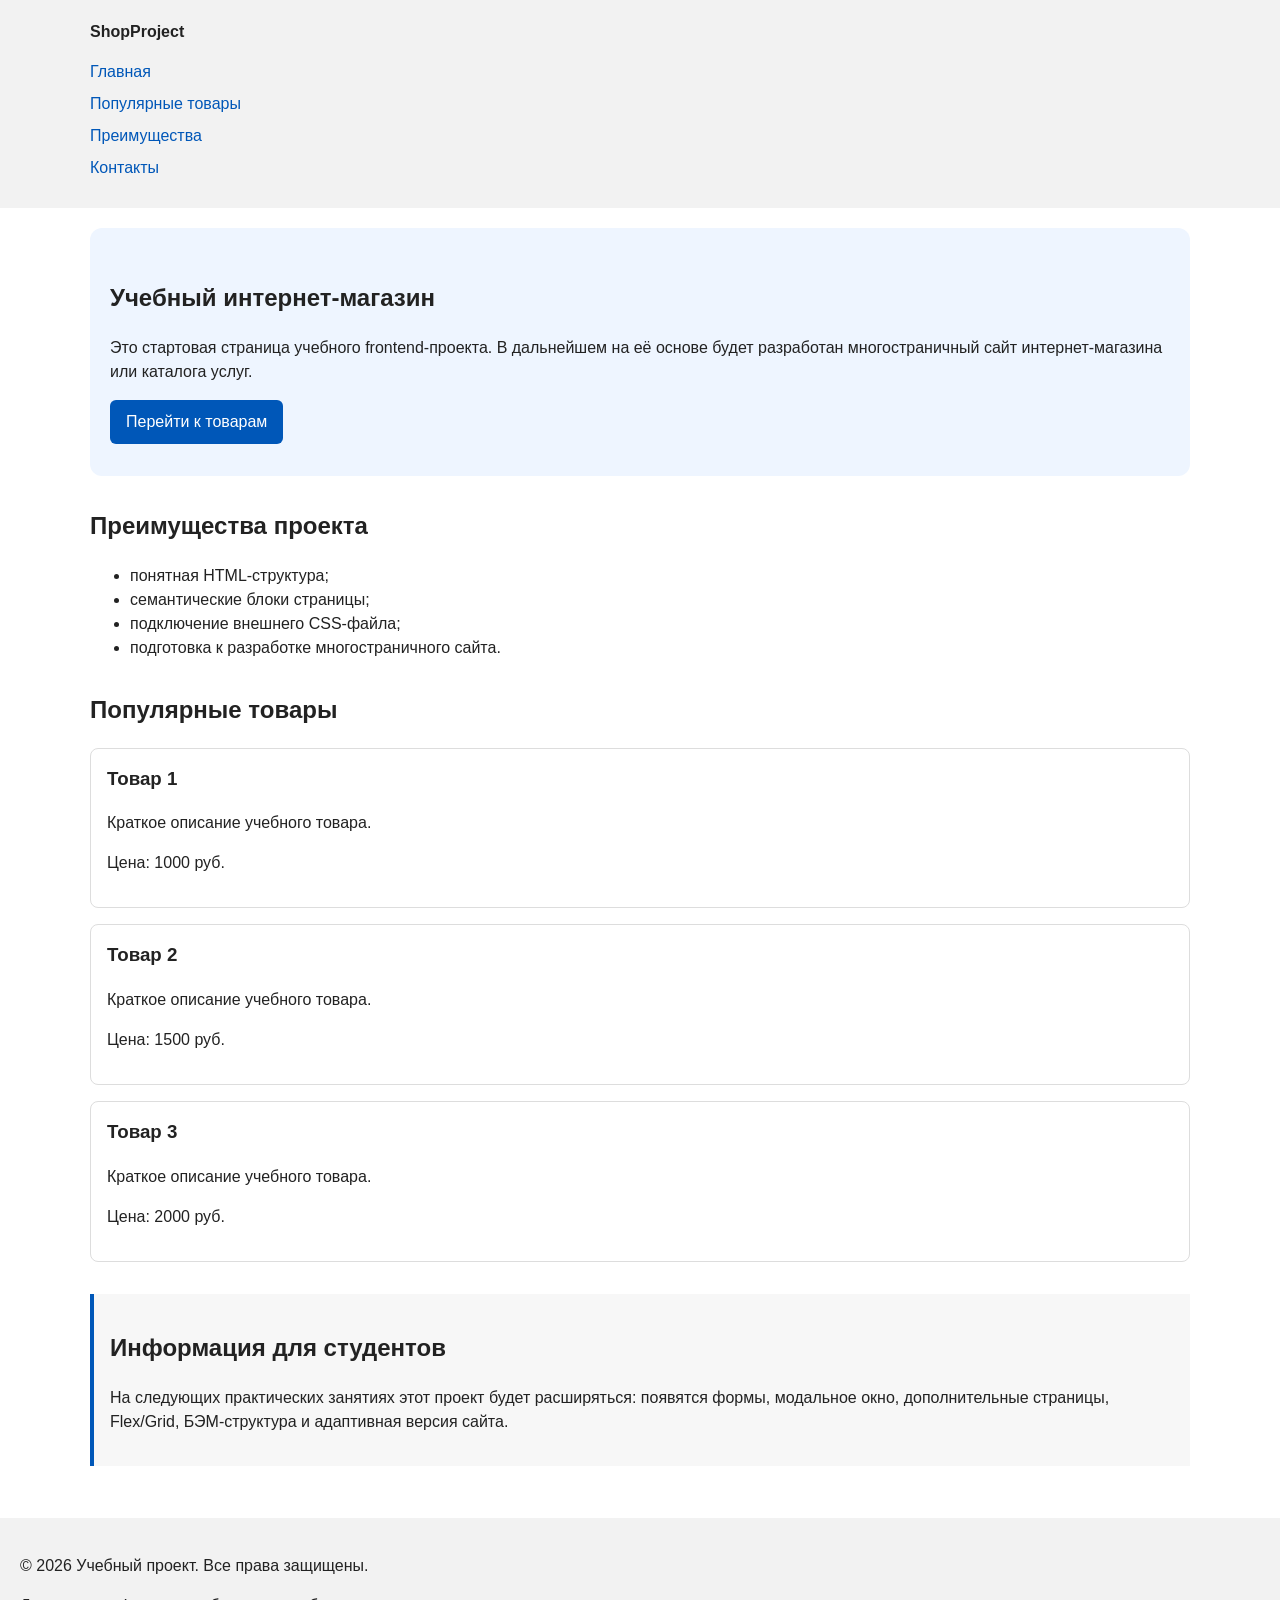
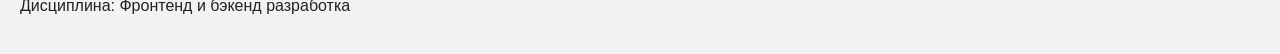
==== index.html @ 67e585a7 "feat: add semantic HTML structure and base CSS styles" ====
<!DOCTYPE html>
<html lang="ru">
<head>
  <meta charset="UTF-8">
  <meta name="viewport" content="width=device-width, initial-scale=1.0">
  <title>Учебный интернет-магазин</title>
  <link rel="stylesheet" href="css/style.css">
</head>

<body>
  <header>
    <div class="site-header">
      <a class="site-logo" href="index.html">ShopProject</a>
      
      <nav class="site-nav" aria-label="Основная навигация">
        <ul class="site-nav__list">
          <li><a href="index.html">Главная</a></li>
          <li><a href="#popular">Популярные товары</a></li>
          <li><a href="#advantages">Преимущества</a></li>
          <li><a href="#contacts">Контакты</a></li>
        </ul>
      </nav>
    </div>
  </header>

  <main>
    <section class="hero">
      <h1>Учебный интернет-магазин</h1>
      <p>
        Это стартовая страница учебного frontend-проекта.
        В дальнейшем на её основе будет разработан многостраничный сайт
        интернет-магазина или каталога услуг.
      </p>
      <a class="button" href="#popular">Перейти к товарам</a>
    </section>

    <section class="section" id="advantages">
      <h2>Преимущества проекта</h2>

      <ul class="advantages-list">
        <li>понятная HTML-структура;</li>
        <li>семантические блоки страницы;</li>
        <li>подключение внешнего CSS-файла;</li>
        <li>подготовка к разработке многостраничного сайта.</li>
      </ul>
    </section>

    <section class="section" id="popular">
      <h2>Популярные товары</h2>

      <article class="product-card">
        <h3>Товар 1</h3>
        <p>Краткое описание учебного товара.</p>
        <p>Цена: 1000 руб.</p>
      </article>

      <article class="product-card">
        <h3>Товар 2</h3>
        <p>Краткое описание учебного товара.</p>
        <p>Цена: 1500 руб.</p>
      </article>

      <article class="product-card">
        <h3>Товар 3</h3>
        <p>Краткое описание учебного товара.</p>
        <p>Цена: 2000 руб.</p>
      </article>
    </section>

    <aside class="aside-info">
      <h2>Информация для студентов</h2>
      <p>
        На следующих практических занятиях этот проект будет расширяться:
        появятся формы, модальное окно, дополнительные страницы, Flex/Grid,
        БЭМ-структура и адаптивная версия сайта.
      </p>
    </aside>
  </main>

  <footer id="contacts">
    <p>&copy; 2026 Учебный проект. Все права защищены.</p>
    <p>Дисциплина: Фронтенд и бэкенд разработка</p>
  </footer>
</body>
</html>
---- css/style.css ----
/* 
  Универсальное правило для всех элементов.
  border-box делает расчёт размеров более понятным:
  width включает content, padding и border.
*/
* {
  box-sizing: border-box;
}

/*
  Убираем стандартный внешний отступ браузера у body.
  Без этого вокруг страницы может появиться белая рамка.
*/
body {
  margin: 0;
  font-family: Arial, sans-serif;
  line-height: 1.5;
  color: #222222;
  background-color: #ffffff;
}

/*
  Задаём внутренние отступы для основных областей страницы.
  Это делает содержимое визуально отделённым от краёв окна браузера.
*/
header,
main,
footer {
  padding: 20px;
}

/*
  Оформляем шапку страницы.
  Пока используется простой светло-серый фон.
*/
header {
  background-color: #f2f2f2;
}

/*
  Оформляем подвал страницы тем же фоном,
  чтобы визуально отделить его от основного содержимого.
*/
footer {
  background-color: #f2f2f2;
}

/*
  Ограничиваем ширину содержимого шапки,
  чтобы оно не растягивалось слишком сильно на широких экранах.
*/
.site-header {
  max-width: 1100px;
  margin: 0 auto;
}

/*
  Оформляем текстовый логотип.
*/
.site-logo {
  font-weight: bold;
  text-decoration: none;
  color: #222222;
}

/*
  Убираем стандартные отступы и маркеры списка навигации.
*/
.site-nav__list {
  padding: 0;
  margin: 16px 0 0;
  list-style: none;
}

/*
  Добавляем расстояние между пунктами меню.
*/
.site-nav__list li {
  margin-bottom: 8px;
}

/*
  Оформляем ссылки меню.
*/
.site-nav__list a {
  color: #0057b8;
  text-decoration: none;
}

/*
  При наведении мыши подчёркиваем ссылку.
  Подробно состояния интерфейса будут рассмотрены в практической работе 1.7.
*/
.site-nav__list a:hover {
  text-decoration: underline;
}

/*
  Hero-блок — первый крупный блок страницы.
  Он визуально отделяется от остальных разделов фоном и отступами.
*/
.hero {
  max-width: 1100px;
  margin: 0 auto 32px;
  padding: 32px 20px;
  background-color: #eef5ff;
  border-radius: 12px;
}

/*
  Общий класс для разделов страницы.
*/
.section {
  max-width: 1100px;
  margin: 0 auto 32px;
}

/*
  Убираем лишний верхний отступ у заголовков разделов.
*/
.section h2 {
  margin-top: 0;
}

/*
  Карточка товара — самостоятельный блок.
  На следующих занятиях карточки будут доработаны и выстроены в сетку.
*/
.product-card {
  margin-bottom: 16px;
  padding: 16px;
  border: 1px solid #dddddd;
  border-radius: 8px;
  background-color: #ffffff;
}

/*
  Убираем лишний верхний отступ у заголовка карточки.
*/
.product-card h3 {
  margin-top: 0;
}

/*
  Пока это обычная ссылка, но визуально она оформляется как кнопка.
*/
.button {
  display: inline-block;
  padding: 10px 16px;
  color: #ffffff;
  background-color: #0057b8;
  text-decoration: none;
  border-radius: 6px;
}

/*
  Простое состояние наведения для кнопки.
*/
.button:hover {
  background-color: #003f86;
}

/*
  Дополнительный информационный блок.
*/
.aside-info {
  max-width: 1100px;
  margin: 0 auto 32px;
  padding: 16px;
  border-left: 4px solid #0057b8;
  background-color: #f7f7f7;
}
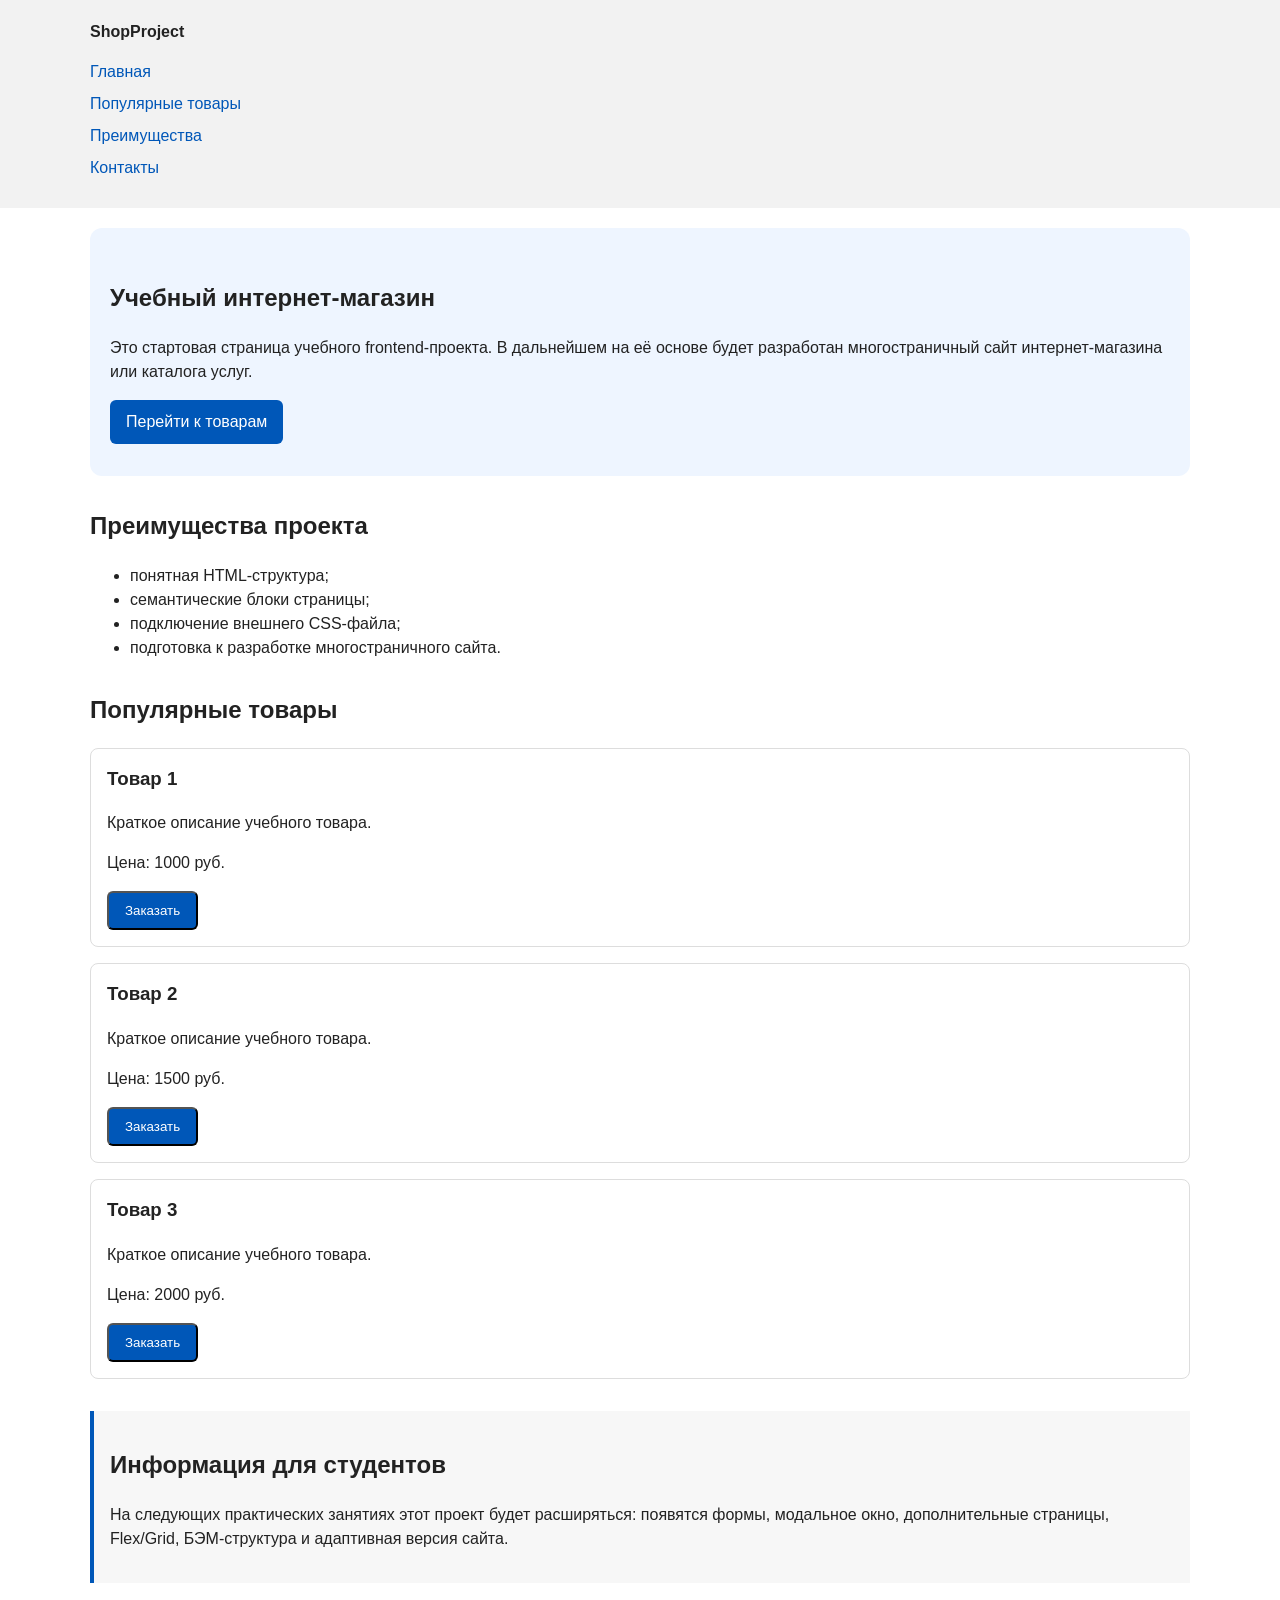
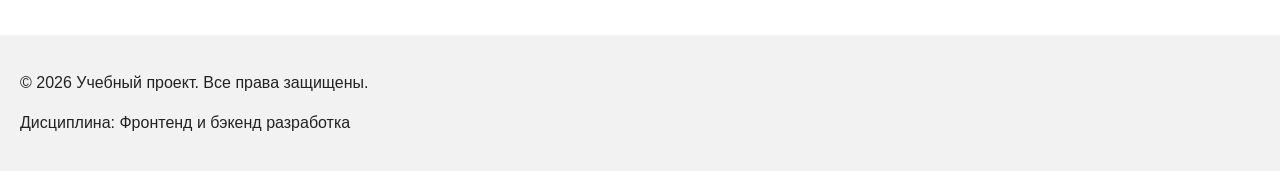
==== commit 15ecc4b4: "feat: add order form modal and validation" ====
--- a/index.html
+++ b/index.html
@@ -5,6 +5,7 @@
   <meta name="viewport" content="width=device-width, initial-scale=1.0">
   <title>Учебный интернет-магазин</title>
   <link rel="stylesheet" href="css/style.css">
+  <script src="js/main.js" defer></script>
 </head>
 
 <body>
@@ -52,18 +53,27 @@
         <h3>Товар 1</h3>
         <p>Краткое описание учебного товара.</p>
         <p>Цена: 1000 руб.</p>
+        <button class="button product-card__button" type="button" data-product="Товар 1">
+          Заказать
+        </button>
       </article>
 
       <article class="product-card">
         <h3>Товар 2</h3>
         <p>Краткое описание учебного товара.</p>
         <p>Цена: 1500 руб.</p>
+        <button class="button product-card__button" type="button" data-product="Товар 2">
+          Заказать
+        </button>
       </article>
 
       <article class="product-card">
         <h3>Товар 3</h3>
         <p>Краткое описание учебного товара.</p>
         <p>Цена: 2000 руб.</p>
+        <button class="button product-card__button" type="button" data-product="Товар 3">
+          Заказать
+        </button>
       </article>
     </section>
 
@@ -81,5 +91,103 @@
     <p>&copy; 2026 Учебный проект. Все права защищены.</p>
     <p>Дисциплина: Фронтенд и бэкенд разработка</p>
   </footer>
+
+  <dialog class="order-dialog" id="order-dialog" aria-labelledby="order-dialog-title">
+    <h2 id="order-dialog-title">Оформление заявки</h2>
+
+    <form class="order-form" id="order-form" action="#" method="post" novalidate>
+      <input id="selected-product" name="selected-product" type="hidden">
+
+      <div class="form-field">
+        <label for="order-name">Имя</label>
+        <input
+          id="order-name"
+          name="name"
+          type="text"
+          placeholder="Введите ваше имя"
+          minlength="2"
+          autocomplete="given-name"
+          required
+        >
+      </div>
+
+      <div class="form-field">
+        <label for="order-email">E-mail</label>
+        <input
+          id="order-email"
+          name="email"
+          type="email"
+          placeholder="example@mail.ru"
+          autocomplete="email"
+          required
+        >
+      </div>
+
+      <div class="form-field">
+        <label for="order-phone">Телефон</label>
+        <input
+          id="order-phone"
+          name="phone"
+          type="tel"
+          inputmode="tel"
+          placeholder="+7 (900) 000-00-00"
+          pattern="^\+7 \(\d{3}\) \d{3}-\d{2}-\d{2}$"
+          required
+        >
+        <small>Формат: +7 (900) 000-00-00</small>
+      </div>
+
+      <div class="form-field">
+        <label for="order-date">Дата связи</label>
+        <input
+          id="order-date"
+          name="date"
+          type="date"
+        >
+      </div>
+
+      <div class="form-field">
+        <label for="order-topic">Тема заявки</label>
+        <select id="order-topic" name="topic" required>
+          <option value="">Выберите тему</option>
+          <option value="product">Заказ товара</option>
+          <option value="consultation">Консультация</option>
+          <option value="delivery">Доставка</option>
+        </select>
+      </div>
+
+      <div class="form-field">
+        <label for="order-comment">Комментарий</label>
+        <textarea
+          id="order-comment"
+          name="comment"
+          rows="4"
+          placeholder="Укажите дополнительную информацию"
+        ></textarea>
+      </div>
+
+      <div class="form-field form-field--checkbox">
+        <label>
+          <input
+            id="order-agreement"
+            name="agreement"
+            type="checkbox"
+            required
+          >
+          Я согласен на обработку данных
+        </label>
+      </div>
+
+      <div class="form-actions">
+        <button type="button" id="close-order-dialog">Закрыть</button>
+        <button type="submit">Отправить заявку</button>
+      </div>
+    </form>
+  </dialog>
+
+  <p class="success-message" id="success-message" hidden>
+    Форма успешно отправлена!
+  </p>
+
 </body>
 </html>
--- a/css/style.css
+++ b/css/style.css
@@ -170,3 +170,105 @@
   border-left: 4px solid #0057b8;
   background-color: #f7f7f7;
 }
+
+/*
+  Модальное окно.
+  Элемент dialog сам умеет открываться поверх страницы.
+*/
+.order-dialog {
+  width: min(100% - 32px, 560px);
+  padding: 24px;
+  border: none;
+  border-radius: 12px;
+}
+
+/*
+  Затемнение фона за модальным окном.
+*/
+.order-dialog::backdrop {
+  background-color: rgba(0, 0, 0, 0.5);
+}
+
+/*
+  Поле формы.
+  Каждый блок получает нижний отступ.
+*/
+.form-field {
+  margin-bottom: 16px;
+}
+
+/*
+  Подпись поля.
+*/
+.form-field label {
+  display: block;
+  margin-bottom: 6px;
+}
+
+/*
+  Основные поля формы.
+*/
+.form-field input,
+.form-field select,
+.form-field textarea {
+  width: 100%;
+  padding: 10px 12px;
+  border: 1px solid #cccccc;
+  border-radius: 6px;
+  font: inherit;
+}
+
+/*
+  Checkbox не должен занимать всю ширину.
+*/
+.form-field input[type="checkbox"] {
+  width: auto;
+}
+
+/*
+  Подсказка под полем телефона.
+*/
+.form-field small {
+  display: block;
+  margin-top: 4px;
+  color: #666666;
+}
+
+/*
+  Видимый фокус для клавиатурной навигации.
+*/
+.form-field input:focus-visible,
+.form-field select:focus-visible,
+.form-field textarea:focus-visible,
+.form-actions button:focus-visible {
+  outline: 2px solid #0057b8;
+  outline-offset: 2px;
+}
+
+/*
+  Подсветка ошибочных полей.
+  Атрибут aria-invalid будет добавляться через JavaScript.
+*/
+[aria-invalid="true"] {
+  border-color: #b00020;
+}
+
+/*
+  Кнопки формы.
+*/
+.form-actions {
+  display: flex;
+  gap: 12px;
+  margin-top: 20px;
+}
+
+/*
+  Сообщение об успешной отправке.
+*/
+.success-message {
+  max-width: 1100px;
+  margin: 24px auto;
+  padding: 16px;
+  border-left: 4px solid #168a2f;
+  background-color: #eefaf0;
+}
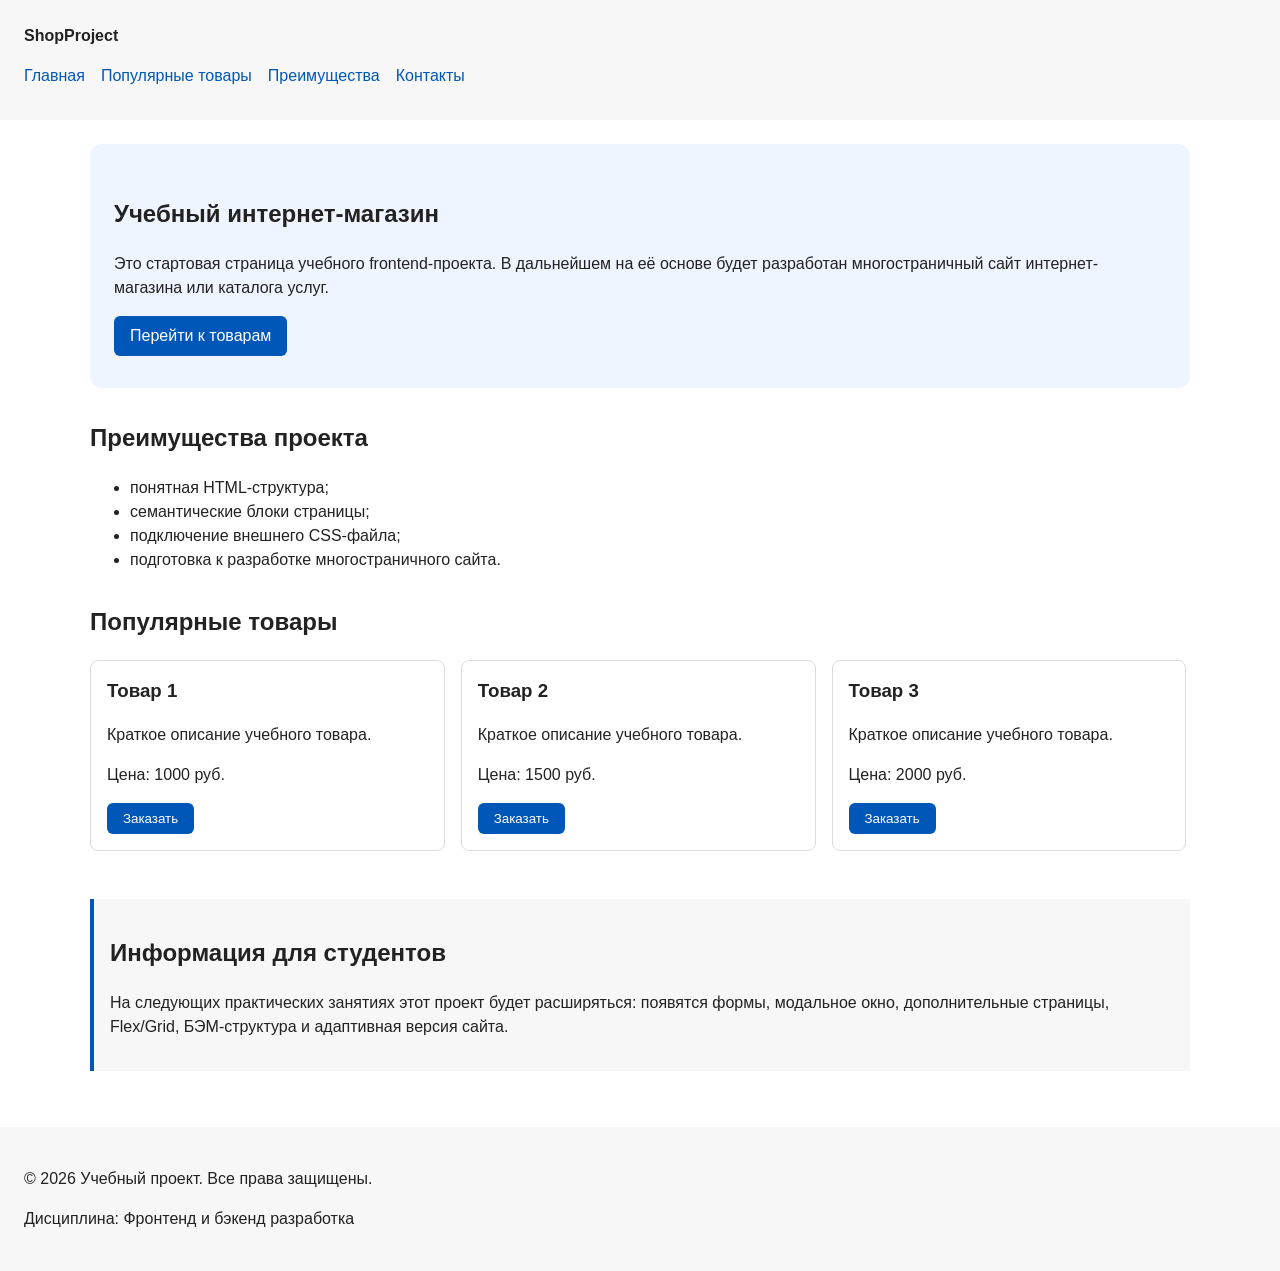
==== commit 60ea229e: "refactor: organize CSS grid and positions" ====
--- a/index.html
+++ b/index.html
@@ -9,7 +9,7 @@
 </head>
 
 <body>
-  <header>
+  <header class="site-header">
     <div class="site-header">
       <a class="site-logo" href="index.html">ShopProject</a>
       
@@ -45,36 +45,37 @@
         <li>подготовка к разработке многостраничного сайта.</li>
       </ul>
     </section>
-
+    
     <section class="section" id="popular">
       <h2>Популярные товары</h2>
+        <section class="product-list">
+          <article class="product-card">
+            <h3>Товар 1</h3>
+            <p>Краткое описание учебного товара.</p>
+            <p>Цена: 1000 руб.</p>
+            <button class="button product-card__button" type="button" data-product="Товар 1">
+              Заказать
+            </button>
+          </article>
 
-      <article class="product-card">
-        <h3>Товар 1</h3>
-        <p>Краткое описание учебного товара.</p>
-        <p>Цена: 1000 руб.</p>
-        <button class="button product-card__button" type="button" data-product="Товар 1">
-          Заказать
-        </button>
-      </article>
+          <article class="product-card">
+            <h3>Товар 2</h3>
+            <p>Краткое описание учебного товара.</p>
+            <p>Цена: 1500 руб.</p>
+            <button class="button product-card__button" type="button" data-product="Товар 2">
+              Заказать
+            </button>
+          </article>
 
-      <article class="product-card">
-        <h3>Товар 2</h3>
-        <p>Краткое описание учебного товара.</p>
-        <p>Цена: 1500 руб.</p>
-        <button class="button product-card__button" type="button" data-product="Товар 2">
-          Заказать
-        </button>
-      </article>
-
-      <article class="product-card">
-        <h3>Товар 3</h3>
-        <p>Краткое описание учебного товара.</p>
-        <p>Цена: 2000 руб.</p>
-        <button class="button product-card__button" type="button" data-product="Товар 3">
-          Заказать
-        </button>
-      </article>
+          <article class="product-card">
+            <h3>Товар 3</h3>
+            <p>Краткое описание учебного товара.</p>
+            <p>Цена: 2000 руб.</p>
+            <button class="button product-card__button" type="button" data-product="Товар 3">
+              Заказать
+            </button>
+          </article>
+        </section>
     </section>
 
     <aside class="aside-info">
--- a/css/style.css
+++ b/css/style.css
@@ -1,56 +1,94 @@
-/* 
-  Универсальное правило для всех элементов.
-  border-box делает расчёт размеров более понятным:
-  width включает content, padding и border.
-*/
+/* ===============================
+   1. Переменные проекта
+   =============================== */
+
+:root {
+  /* Основные цвета проекта */
+  --color-bg: #ffffff;
+  --color-text: #222222;
+  --color-muted: #666666;
+  --color-primary: #0057b8;
+  --color-primary-dark: #003f86;
+  --color-border: #dddddd;
+  --color-surface: #f7f7f7;
+  --color-surface-accent: #eef5ff;
+  --color-danger: #b00020;
+  --color-success: #168a2f;
+  --color-success-bg: #eefaf0;
+  --color-white: #ffffff;
+
+  /* Отступы */
+  --space-xs: 4px;
+  --space-sm: 8px;
+  --space-md: 16px;
+  --space-lg: 24px;
+  --space-xl: 32px;
+
+  /* Скругления */
+  --radius-sm: 6px;
+  --radius-md: 8px;
+  --radius-lg: 12px;
+
+  /* Размеры */
+  --container-width: 1100px;
+}
+
+/* ===============================
+   2. Базовые стили
+   =============================== */
+
 * {
   box-sizing: border-box;
 }
 
-/*
-  Убираем стандартный внешний отступ браузера у body.
-  Без этого вокруг страницы может появиться белая рамка.
-*/
 body {
   margin: 0;
   font-family: Arial, sans-serif;
   line-height: 1.5;
-  color: #222222;
-  background-color: #ffffff;
-}
-
-/*
-  Задаём внутренние отступы для основных областей страницы.
-  Это делает содержимое визуально отделённым от краёв окна браузера.
-*/
+  color: var(--color-text);
+  background-color: var(--color-bg);
+}
+
 header,
 main,
 footer {
-  padding: 20px;
-}
-
-/*
-  Оформляем шапку страницы.
-  Пока используется простой светло-серый фон.
-*/
+  padding: var(--space-lg);
+}
+
 header {
-  background-color: #f2f2f2;
-}
-
-/*
-  Оформляем подвал страницы тем же фоном,
-  чтобы визуально отделить его от основного содержимого.
-*/
+  background-color: var(--color-surface);
+  position: sticky;
+  top: 0;
+}
+
 footer {
-  background-color: #f2f2f2;
-}
+  background-color: var(--color-surface);
+}
+
+/* ===============================
+   3. Общие элементы интерфейса
+   =============================== */
+
+a {
+  color: var(--color-primary);
+}
+
+a:hover {
+  color: var(--color-primary-dark);
+}
+
+a:focus-visible {
+  outline: 2px solid var(--color-primary);
+  outline-offset: 3px;
+}
+
 
 /*
   Ограничиваем ширину содержимого шапки,
   чтобы оно не растягивалось слишком сильно на широких экранах.
 */
 .site-header {
-  max-width: 1100px;
+  width: 100%;
   margin: 0 auto;
 }
 
@@ -67,9 +105,12 @@
   Убираем стандартные отступы и маркеры списка навигации.
 */
 .site-nav__list {
+  width: 800px;
   padding: 0;
   margin: 16px 0 0;
   list-style: none;
+  display: flex;
+  gap: 16px;
 }
 
 /*
@@ -95,162 +136,142 @@
   text-decoration: underline;
 }
 
-/*
-  Hero-блок — первый крупный блок страницы.
-  Он визуально отделяется от остальных разделов фоном и отступами.
-*/
+/* ===============================
+   4. Компоненты страницы
+   =============================== */
+
 .hero {
-  max-width: 1100px;
-  margin: 0 auto 32px;
-  padding: 32px 20px;
-  background-color: #eef5ff;
-  border-radius: 12px;
-}
-
-/*
-  Общий класс для разделов страницы.
-*/
+  max-width: var(--container-width);
+  margin: 0 auto var(--space-xl);
+  padding: var(--space-xl) var(--space-lg);
+  background-color: var(--color-surface-accent);
+  border-radius: var(--radius-lg);
+}
+
 .section {
-  max-width: 1100px;
-  margin: 0 auto 32px;
-}
-
-/*
-  Убираем лишний верхний отступ у заголовков разделов.
-*/
+  max-width: var(--container-width);
+  margin: 0 auto var(--space-xl);
+}
+
 .section h2 {
   margin-top: 0;
 }
 
-/*
-  Карточка товара — самостоятельный блок.
-  На следующих занятиях карточки будут доработаны и выстроены в сетку.
-*/
 .product-card {
-  margin-bottom: 16px;
-  padding: 16px;
-  border: 1px solid #dddddd;
-  border-radius: 8px;
-  background-color: #ffffff;
-}
-
-/*
-  Убираем лишний верхний отступ у заголовка карточки.
-*/
+  margin-bottom: var(--space-md);
+  padding: var(--space-md);
+  border: 1px solid var(--color-border);
+  border-radius: var(--radius-md);
+  background-color: var(--color-bg);
+}
+
+.product-card:hover {
+  border-color: var(--color-primary);
+}
+
 .product-card h3 {
   margin-top: 0;
 }
 
-/*
-  Пока это обычная ссылка, но визуально она оформляется как кнопка.
-*/
 .button {
   display: inline-block;
-  padding: 10px 16px;
-  color: #ffffff;
-  background-color: #0057b8;
+  padding: var(--space-sm) var(--space-md);
+  color: var(--color-white);
+  background-color: var(--color-primary);
   text-decoration: none;
-  border-radius: 6px;
-}
-
-/*
-  Простое состояние наведения для кнопки.
-*/
+  border: none;
+  border-radius: var(--radius-sm);
+  cursor: pointer;
+}
+
 .button:hover {
-  background-color: #003f86;
-}
-
-/*
-  Дополнительный информационный блок.
-*/
+  background-color: var(--color-primary-dark);
+}
+
+.button:focus-visible {
+  outline: 2px solid var(--color-primary);
+  outline-offset: 3px;
+}
+
+.button:disabled {
+  opacity: 0.6;
+  cursor: not-allowed;
+}
+
+.product-list {
+  display: grid;
+  grid-template-columns: 32.25% 32.25% 32.25%;
+  gap: var(--space-md);
+}
+
 .aside-info {
-  max-width: 1100px;
-  margin: 0 auto 32px;
-  padding: 16px;
-  border-left: 4px solid #0057b8;
-  background-color: #f7f7f7;
-}
-
-/*
-  Модальное окно.
-  Элемент dialog сам умеет открываться поверх страницы.
-*/
+  max-width: var(--container-width);
+  margin: 0 auto var(--space-xl);
+  padding: var(--space-md);
+  border-left: 4px solid var(--color-primary);
+  background-color: var(--color-surface);
+}
+
+/* ===============================
+   5. Форма и модальное окно
+   =============================== */
+
 .order-dialog {
   width: min(100% - 32px, 560px);
-  padding: 24px;
+  padding: var(--space-lg);
   border: none;
-  border-radius: 12px;
-}
-
-/*
-  Затемнение фона за модальным окном.
-*/
+  border-radius: var(--radius-lg);
+}
+
 .order-dialog::backdrop {
   background-color: rgba(0, 0, 0, 0.5);
 }
 
-/*
-  Поле формы.
-  Каждый блок получает нижний отступ.
-*/
 .form-field {
-  margin-bottom: 16px;
-}
-
-/*
-  Подпись поля.
-*/
+  margin-bottom: var(--space-md);
+}
+
 .form-field label {
   display: block;
-  margin-bottom: 6px;
-}
-
-/*
-  Основные поля формы.
-*/
+  margin-bottom: var(--space-xs);
+}
+
 .form-field input,
 .form-field select,
 .form-field textarea {
   width: 100%;
   padding: 10px 12px;
-  border: 1px solid #cccccc;
-  border-radius: 6px;
+  border: 1px solid var(--color-border);
+  border-radius: var(--radius-sm);
   font: inherit;
 }
 
-/*
-  Checkbox не должен занимать всю ширину.
-*/
 .form-field input[type="checkbox"] {
   width: auto;
 }
 
-/*
-  Подсказка под полем телефона.
-*/
 .form-field small {
   display: block;
-  margin-top: 4px;
-  color: #666666;
-}
-
-/*
-  Видимый фокус для клавиатурной навигации.
-*/
+  margin-top: var(--space-xs);
+  color: var(--color-muted);
+}
+
+.form-field input:hover,
+.form-field select:hover,
+.form-field textarea:hover {
+  border-color: var(--color-primary);
+}
+
 .form-field input:focus-visible,
 .form-field select:focus-visible,
 .form-field textarea:focus-visible,
 .form-actions button:focus-visible {
-  outline: 2px solid #0057b8;
-  outline-offset: 2px;
-}
-
-/*
-  Подсветка ошибочных полей.
-  Атрибут aria-invalid будет добавляться через JavaScript.
-*/
+  outline: 2px solid var(--color-primary);
+  outline-offset: 3px;
+}
+
 [aria-invalid="true"] {
-  border-color: #b00020;
+  border-color: var(--color-danger);
 }
 
 /*
@@ -262,13 +283,10 @@
   margin-top: 20px;
 }
 
-/*
-  Сообщение об успешной отправке.
-*/
 .success-message {
-  max-width: 1100px;
-  margin: 24px auto;
-  padding: 16px;
-  border-left: 4px solid #168a2f;
-  background-color: #eefaf0;
+  max-width: var(--container-width);
+  margin: var(--space-lg) auto;
+  padding: var(--space-md);
+  border-left: 4px solid var(--color-success);
+  background-color: var(--color-success-bg);
 }
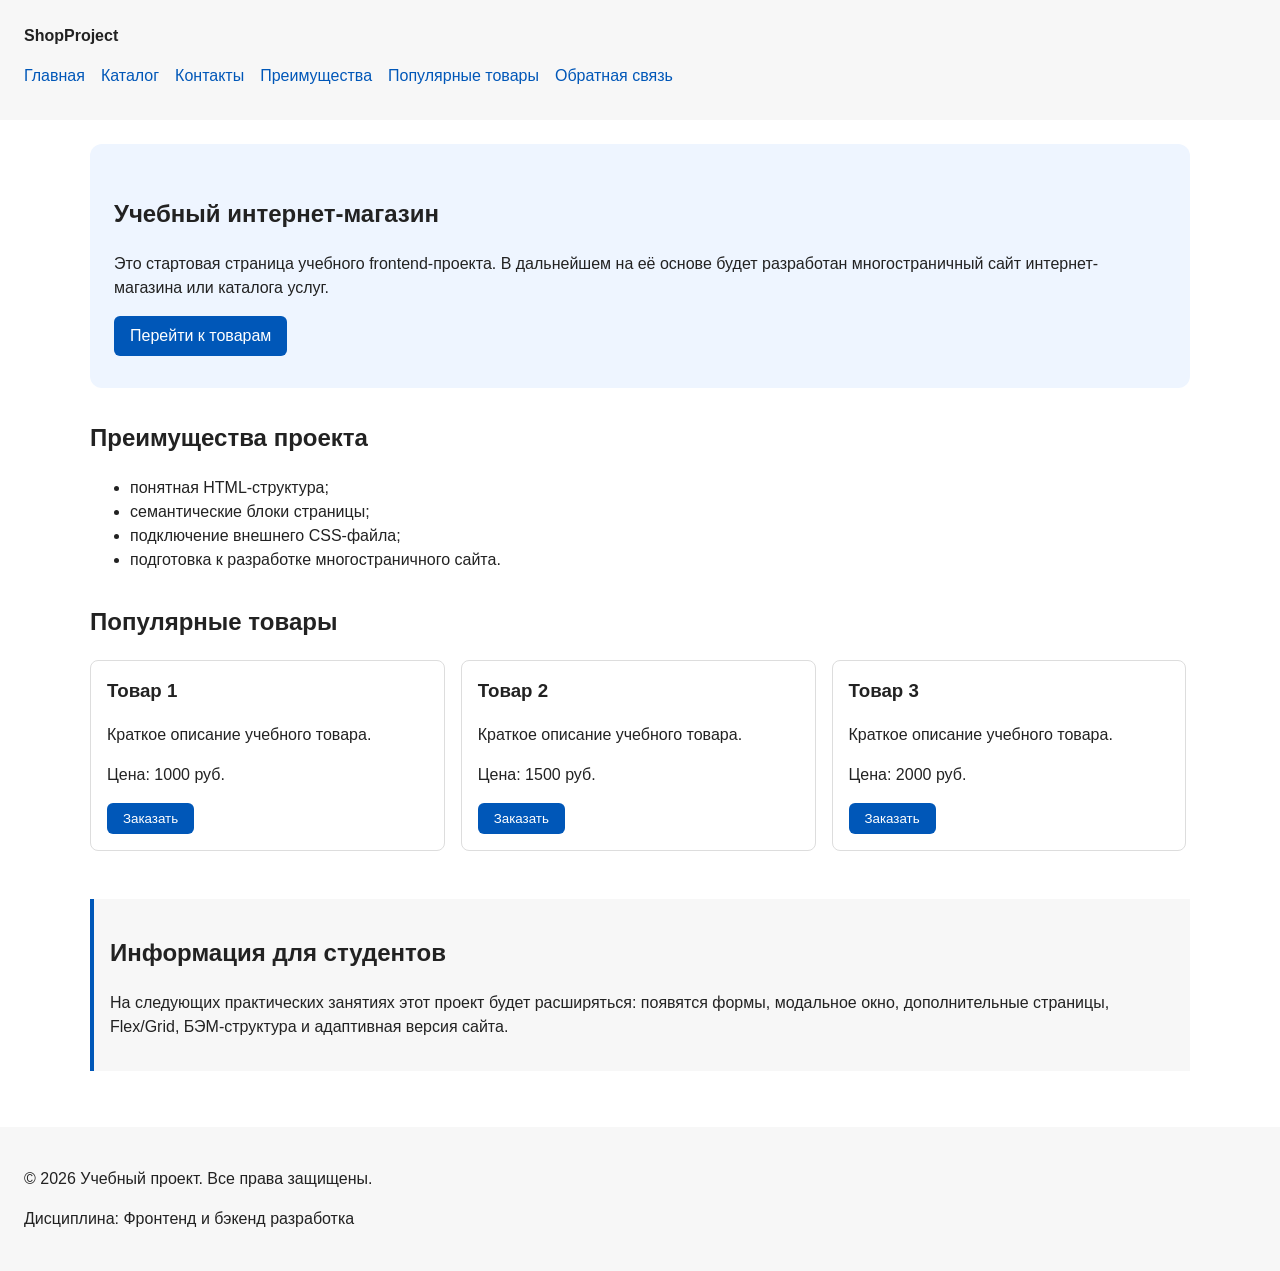
==== commit 369e4cee: "feat: add multi-page structure navigation and anchors" ====
--- a/index.html
+++ b/index.html
@@ -3,6 +3,10 @@
 <head>
   <meta charset="UTF-8">
   <meta name="viewport" content="width=device-width, initial-scale=1.0">
+  <meta property="og:type" content="website">
+  <meta property="og:title" content="Учебный интернет-магазин">
+  <meta property="og:description" content="Учебный frontend-проект интернет-магазина.">
+  <meta property="og:image" content="https://username.github.io/kr1-html-css-shop/images/preview.jpg">
   <title>Учебный интернет-магазин</title>
   <link rel="stylesheet" href="css/style.css">
   <script src="js/main.js" defer></script>
@@ -16,11 +20,14 @@
       <nav class="site-nav" aria-label="Основная навигация">
         <ul class="site-nav__list">
           <li><a href="index.html">Главная</a></li>
-          <li><a href="#popular">Популярные товары</a></li>
-          <li><a href="#advantages">Преимущества</a></li>
-          <li><a href="#contacts">Контакты</a></li>
+          <li><a href="catalog.html">Каталог</a></li>
+          <li><a href="contacts.html">Контакты</a></li>
+          <li><a href="index.html#advantages">Преимущества</a></li>
+          <li><a href="index.html#popular">Популярные товары</a></li>
+          <li><a href="index.html#contacts">Обратная связь</a></li>
         </ul>
       </nav>
+
     </div>
   </header>
 
--- a/css/style.css
+++ b/css/style.css
@@ -65,6 +65,10 @@
   background-color: var(--color-surface);
 }
 
+html {
+  scroll-behavior: smooth;
+}
+
 /* ===============================
    3. Общие элементы интерфейса
    =============================== */
@@ -82,6 +86,10 @@
   outline-offset: 3px;
 }
 
+:target {
+  outline: 2px dashed var(--color-primary);
+  outline-offset: 4px;
+}
 
 /*
   Ограничиваем ширину содержимого шапки,
@@ -289,4 +297,23 @@
   padding: var(--space-md);
   border-left: 4px solid var(--color-success);
   background-color: var(--color-success-bg);
+}
+
+/*
+  Хлебные крошки
+*/
+.breadcrumbs {
+  max-width: var(--container-width);
+  margin: 0 auto var(--space-md);
+  font-size: 14px;
+  color: var(--color-muted);
+}
+
+.breadcrumbs a {
+  color: var(--color-primary);
+}
+
+.breadcrumbs span::before {
+  content: " / ";
+  color: var(--color-muted);
 }
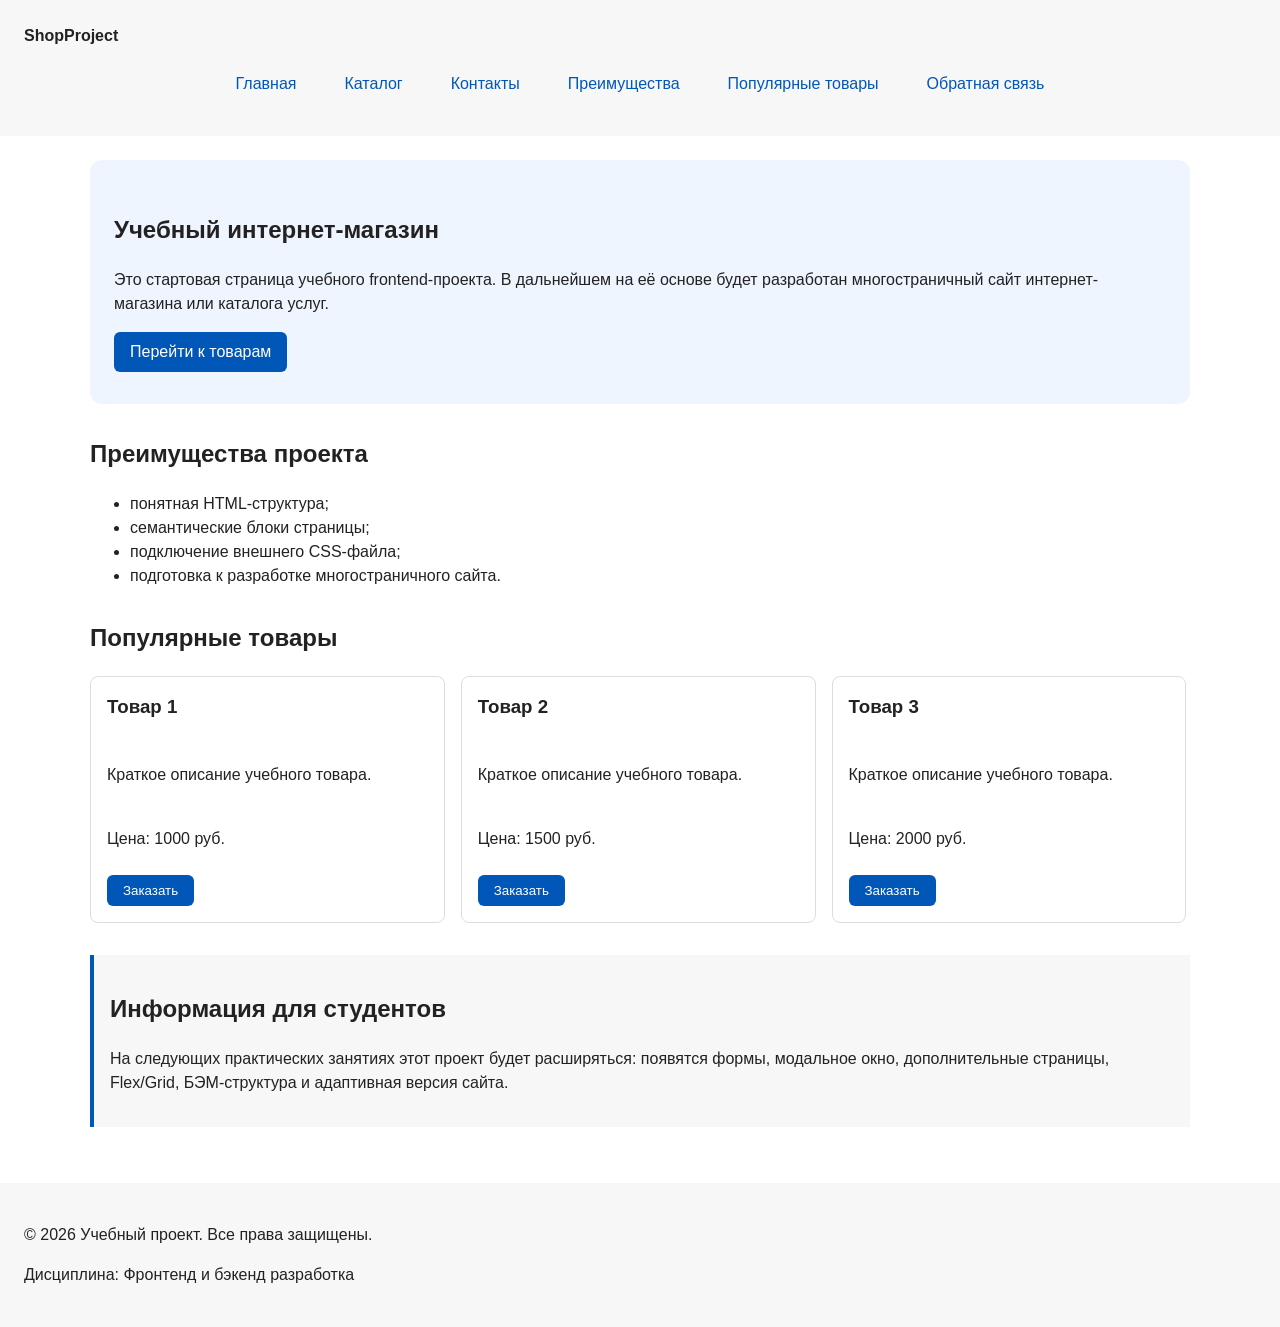
==== commit 6814ec6c: "feat: add flex navigation and grid catalog layout" ====
--- a/index.html
+++ b/index.html
@@ -55,6 +55,7 @@
     
     <section class="section" id="popular">
       <h2>Популярные товары</h2>
+      <div class="product-grid">
         <section class="product-list">
           <article class="product-card">
             <h3>Товар 1</h3>
@@ -83,6 +84,7 @@
             </button>
           </article>
         </section>
+      </div>
     </section>
 
     <aside class="aside-info">
--- a/css/style.css
+++ b/css/style.css
@@ -113,12 +113,14 @@
   Убираем стандартные отступы и маркеры списка навигации.
 */
 .site-nav__list {
-  width: 800px;
+  display: flex;
+  flex-wrap: wrap;
+  justify-content: center;
+  align-items: center;
+  gap: var(--space-md);
   padding: 0;
-  margin: 16px 0 0;
+  margin: var(--space-md) 0 0;
   list-style: none;
-  display: flex;
-  gap: 16px;
 }
 
 /*
@@ -132,8 +134,11 @@
   Оформляем ссылки меню.
 */
 .site-nav__list a {
-  color: #0057b8;
+  display: inline-block;
+  padding: var(--space-sm) var(--space-md);
+  color: var(--color-primary);
   text-decoration: none;
+  border-radius: var(--radius-sm);
 }
 
 /*
@@ -141,7 +146,8 @@
   Подробно состояния интерфейса будут рассмотрены в практической работе 1.7.
 */
 .site-nav__list a:hover {
-  text-decoration: underline;
+  color: var(--color-white);
+  background-color: var(--color-primary);
 }
 
 /* ===============================
@@ -165,20 +171,84 @@
   margin-top: 0;
 }
 
+.catalog-layout {
+  max-width: var(--container-width);
+  margin: 0 auto var(--space-xl);
+  display: grid;
+  grid-template-columns: 260px 1fr;
+  grid-template-areas: "filters products";
+  gap: var(--space-lg);
+}
+
+.catalog-filters {
+  grid-area: filters;
+  padding: var(--space-md);
+  border: 1px solid var(--color-border);
+  border-radius: var(--radius-md);
+  background-color: var(--color-surface);
+}
+
+.catalog-products {
+  grid-area: products;
+}
+
+.filters-form {
+  display: grid;
+  gap: var(--space-md);
+}
+
+.filters-form fieldset {
+  margin: 0;
+  padding: var(--space-md);
+  border: 1px solid var(--color-border);
+  border-radius: var(--radius-sm);
+}
+
+.filters-form legend {
+  font-weight: 700;
+}
+
+.filters-form label {
+  display: block;
+  margin-bottom: var(--space-sm);
+}
+
+.filters-form input[type="number"] {
+  width: 100%;
+  padding: 8px 10px;
+  border: 1px solid var(--color-border);
+  border-radius: var(--radius-sm);
+  font: inherit;
+}
+
 .product-card {
-  margin-bottom: var(--space-md);
+  display: flex;
+  flex-direction: column;
+  gap: var(--space-sm);
+  margin-bottom: 0;
   padding: var(--space-md);
   border: 1px solid var(--color-border);
   border-radius: var(--radius-md);
   background-color: var(--color-bg);
 }
 
+.product-card .button {
+  margin-top: auto;
+  align-self: flex-start;
+}
+
 .product-card:hover {
   border-color: var(--color-primary);
 }
 
 .product-card h3 {
   margin-top: 0;
+}
+
+.products-grid {
+  display: grid;
+  grid-template-columns: repeat(3, 1fr);
+  gap: var(--space-lg);
 }
 
 .button {
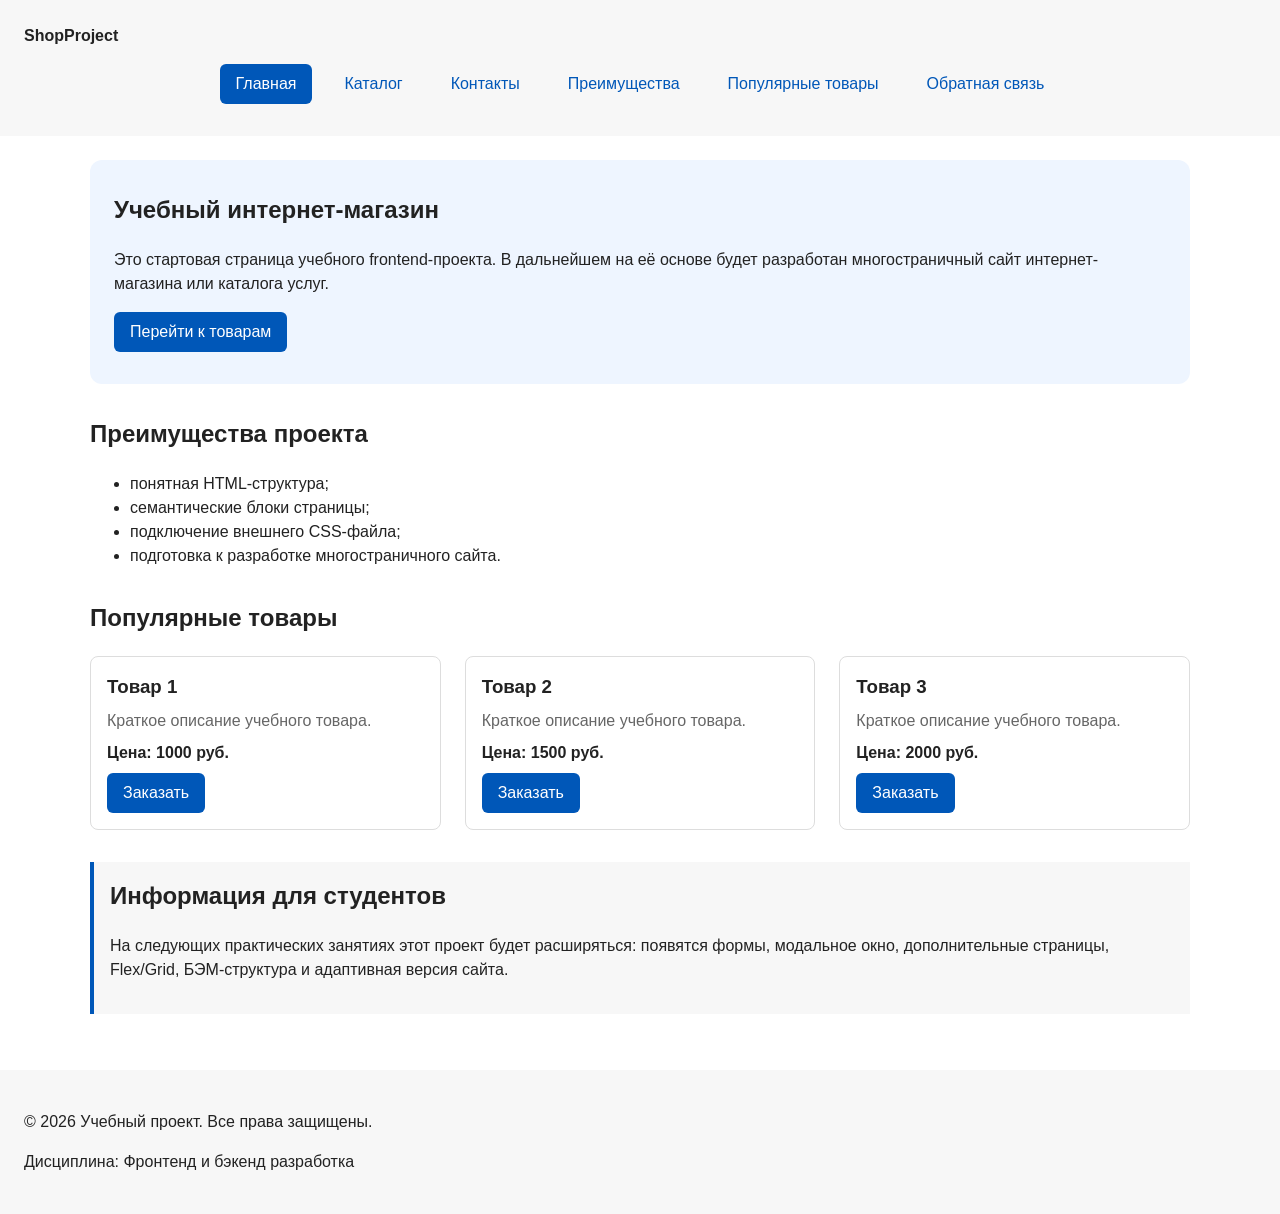
==== commit 80a89cd6: "refactor: apply BEM naming to CSS classes" ====
--- a/index.html
+++ b/index.html
@@ -14,82 +14,80 @@
 
 <body>
   <header class="site-header">
-    <div class="site-header">
-      <a class="site-logo" href="index.html">ShopProject</a>
-      
+    <div class="site-header__inner">
+      <a class="site-header__logo" href="index.html">ShopProject</a>
+
       <nav class="site-nav" aria-label="Основная навигация">
         <ul class="site-nav__list">
-          <li><a href="index.html">Главная</a></li>
-          <li><a href="catalog.html">Каталог</a></li>
-          <li><a href="contacts.html">Контакты</a></li>
-          <li><a href="index.html#advantages">Преимущества</a></li>
-          <li><a href="index.html#popular">Популярные товары</a></li>
-          <li><a href="index.html#contacts">Обратная связь</a></li>
+          <li class="site-nav__item"><a class="site-nav__link site-nav__link--active" href="index.html" aria-current="page">Главная</a></li>
+          <li class="site-nav__item"><a class="site-nav__link" href="catalog.html">Каталог</a></li>
+          <li class="site-nav__item"><a class="site-nav__link" href="contacts.html">Контакты</a></li>
+          <li class="site-nav__item"><a class="site-nav__link" href="index.html#advantages">Преимущества</a></li>
+          <li class="site-nav__item"><a class="site-nav__link" href="index.html#popular">Популярные товары</a></li>
+          <li class="site-nav__item"><a class="site-nav__link" href="index.html#contacts">Обратная связь</a></li>
         </ul>
       </nav>
-
     </div>
   </header>
 
-  <main>
+  <main class="page">
     <section class="hero">
-      <h1>Учебный интернет-магазин</h1>
-      <p>
+      <h1 class="hero__title">Учебный интернет-магазин</h1>
+      <p class="hero__text">
         Это стартовая страница учебного frontend-проекта.
         В дальнейшем на её основе будет разработан многостраничный сайт
         интернет-магазина или каталога услуг.
       </p>
-      <a class="button" href="#popular">Перейти к товарам</a>
+      <a class="button button--primary" href="#popular">Перейти к товарам</a>
     </section>
 
     <section class="section" id="advantages">
-      <h2>Преимущества проекта</h2>
+      <h2 class="section__title">Преимущества проекта</h2>
 
       <ul class="advantages-list">
-        <li>понятная HTML-структура;</li>
-        <li>семантические блоки страницы;</li>
-        <li>подключение внешнего CSS-файла;</li>
-        <li>подготовка к разработке многостраничного сайта.</li>
+        <li class="advantages-list__item">понятная HTML-структура;</li>
+        <li class="advantages-list__item">семантические блоки страницы;</li>
+        <li class="advantages-list__item">подключение внешнего CSS-файла;</li>
+        <li class="advantages-list__item">подготовка к разработке многостраничного сайта.</li>
       </ul>
     </section>
-    
+
     <section class="section" id="popular">
-      <h2>Популярные товары</h2>
-      <div class="product-grid">
-        <section class="product-list">
-          <article class="product-card">
-            <h3>Товар 1</h3>
-            <p>Краткое описание учебного товара.</p>
-            <p>Цена: 1000 руб.</p>
-            <button class="button product-card__button" type="button" data-product="Товар 1">
-              Заказать
-            </button>
-          </article>
-
-          <article class="product-card">
-            <h3>Товар 2</h3>
-            <p>Краткое описание учебного товара.</p>
-            <p>Цена: 1500 руб.</p>
-            <button class="button product-card__button" type="button" data-product="Товар 2">
-              Заказать
-            </button>
-          </article>
-
-          <article class="product-card">
-            <h3>Товар 3</h3>
-            <p>Краткое описание учебного товара.</p>
-            <p>Цена: 2000 руб.</p>
-            <button class="button product-card__button" type="button" data-product="Товар 3">
-              Заказать
-            </button>
-          </article>
-        </section>
+      <h2 class="section__title">Популярные товары</h2>
+
+      <div class="products-grid">
+        <article class="product-card">
+          <h3 class="product-card__title">Товар 1</h3>
+          <p class="product-card__description">Краткое описание учебного товара.</p>
+          <p class="product-card__price">Цена: 1000 руб.</p>
+          <button class="button button--primary product-card__button" type="button" data-product="Товар 1">
+            Заказать
+          </button>
+        </article>
+
+        <article class="product-card">
+          <h3 class="product-card__title">Товар 2</h3>
+          <p class="product-card__description">Краткое описание учебного товара.</p>
+          <p class="product-card__price">Цена: 1500 руб.</p>
+          <button class="button button--primary product-card__button" type="button" data-product="Товар 2">
+            Заказать
+          </button>
+        </article>
+
+        <article class="product-card">
+          <h3 class="product-card__title">Товар 3</h3>
+          <p class="product-card__description">Краткое описание учебного товара.</p>
+          <p class="product-card__price">Цена: 2000 руб.</p>
+          <button class="button button--primary product-card__button" type="button" data-product="Товар 3">
+            Заказать
+          </button>
+        </article>
       </div>
     </section>
 
-    <aside class="aside-info">
-      <h2>Информация для студентов</h2>
-      <p>
+    <aside class="info-box">
+      <h2 class="info-box__title">Информация для студентов</h2>
+      <p class="info-box__text">
         На следующих практических занятиях этот проект будет расширяться:
         появятся формы, модальное окно, дополнительные страницы, Flex/Grid,
         БЭМ-структура и адаптивная версия сайта.
@@ -97,20 +95,21 @@
     </aside>
   </main>
 
-  <footer id="contacts">
-    <p>&copy; 2026 Учебный проект. Все права защищены.</p>
-    <p>Дисциплина: Фронтенд и бэкенд разработка</p>
+  <footer class="site-footer" id="contacts">
+    <p class="site-footer__text">&copy; 2026 Учебный проект. Все права защищены.</p>
+    <p class="site-footer__text">Дисциплина: Фронтенд и бэкенд разработка</p>
   </footer>
 
   <dialog class="order-dialog" id="order-dialog" aria-labelledby="order-dialog-title">
-    <h2 id="order-dialog-title">Оформление заявки</h2>
+    <h2 class="order-dialog__title" id="order-dialog-title">Оформление заявки</h2>
 
     <form class="order-form" id="order-form" action="#" method="post" novalidate>
       <input id="selected-product" name="selected-product" type="hidden">
 
-      <div class="form-field">
-        <label for="order-name">Имя</label>
-        <input
+      <div class="order-form__field">
+        <label class="order-form__label" for="order-name">Имя</label>
+        <input
+          class="order-form__input"
           id="order-name"
           name="name"
           type="text"
@@ -121,9 +120,10 @@
         >
       </div>
 
-      <div class="form-field">
-        <label for="order-email">E-mail</label>
-        <input
+      <div class="order-form__field">
+        <label class="order-form__label" for="order-email">E-mail</label>
+        <input
+          class="order-form__input"
           id="order-email"
           name="email"
           type="email"
@@ -133,9 +133,10 @@
         >
       </div>
 
-      <div class="form-field">
-        <label for="order-phone">Телефон</label>
-        <input
+      <div class="order-form__field">
+        <label class="order-form__label" for="order-phone">Телефон</label>
+        <input
+          class="order-form__input"
           id="order-phone"
           name="phone"
           type="tel"
@@ -144,21 +145,22 @@
           pattern="^\+7 \(\d{3}\) \d{3}-\d{2}-\d{2}$"
           required
         >
-        <small>Формат: +7 (900) 000-00-00</small>
-      </div>
-
-      <div class="form-field">
-        <label for="order-date">Дата связи</label>
-        <input
+        <small class="order-form__hint">Формат: +7 (900) 000-00-00</small>
+      </div>
+
+      <div class="order-form__field">
+        <label class="order-form__label" for="order-date">Дата связи</label>
+        <input
+          class="order-form__input"
           id="order-date"
           name="date"
           type="date"
         >
       </div>
 
-      <div class="form-field">
-        <label for="order-topic">Тема заявки</label>
-        <select id="order-topic" name="topic" required>
+      <div class="order-form__field">
+        <label class="order-form__label" for="order-topic">Тема заявки</label>
+        <select class="order-form__select" id="order-topic" name="topic" required>
           <option value="">Выберите тему</option>
           <option value="product">Заказ товара</option>
           <option value="consultation">Консультация</option>
@@ -166,9 +168,10 @@
         </select>
       </div>
 
-      <div class="form-field">
-        <label for="order-comment">Комментарий</label>
+      <div class="order-form__field">
+        <label class="order-form__label" for="order-comment">Комментарий</label>
         <textarea
+          class="order-form__textarea"
           id="order-comment"
           name="comment"
           rows="4"
@@ -176,9 +179,10 @@
         ></textarea>
       </div>
 
-      <div class="form-field form-field--checkbox">
-        <label>
+      <div class="order-form__field order-form__field--checkbox">
+        <label class="order-form__checkbox-label">
           <input
+            class="order-form__checkbox"
             id="order-agreement"
             name="agreement"
             type="checkbox"
@@ -188,9 +192,9 @@
         </label>
       </div>
 
-      <div class="form-actions">
-        <button type="button" id="close-order-dialog">Закрыть</button>
-        <button type="submit">Отправить заявку</button>
+      <div class="order-form__actions">
+        <button class="button button--secondary" type="button" id="close-order-dialog">Закрыть</button>
+        <button class="button button--primary" type="submit">Отправить заявку</button>
       </div>
     </form>
   </dialog>
--- a/css/style.css
+++ b/css/style.css
@@ -41,6 +41,10 @@
   box-sizing: border-box;
 }
 
+html {
+  scroll-behavior: smooth;
+}
+
 body {
   margin: 0;
   font-family: Arial, sans-serif;
@@ -49,30 +53,6 @@
   background-color: var(--color-bg);
 }
 
-header,
-main,
-footer {
-  padding: var(--space-lg);
-}
-
-header {
-  background-color: var(--color-surface);
-  position: sticky;
-  top: 0;
-}
-
-footer {
-  background-color: var(--color-surface);
-}
-
-html {
-  scroll-behavior: smooth;
-}
-
-/* ===============================
-   3. Общие элементы интерфейса
-   =============================== */
-
 a {
   color: var(--color-primary);
 }
@@ -89,29 +69,53 @@
 :target {
   outline: 2px dashed var(--color-primary);
   outline-offset: 4px;
+}
+
+/* ===============================
+   3. Макет страницы
+   =============================== */
+
+/* Основное содержимое страницы */
+.page {
+  padding: var(--space-lg);
+}
+
+/* Универсальный раздел страницы */
+.section {
+  max-width: var(--container-width);
+  margin: 0 auto var(--space-xl);
+}
+
+.section__title {
+  margin-top: 0;
+}
+
+/* ===============================
+   4. Шапка и навигация
+   =============================== */
+
+.site-header {
+  position: sticky;
+  top: 0;
+  padding: var(--space-lg);
+  background-color: var(--color-surface);
 }
 
 /*
   Ограничиваем ширину содержимого шапки,
   чтобы оно не растягивалось слишком сильно на широких экранах.
 */
-.site-header {
+.site-header__inner {
   width: 100%;
   margin: 0 auto;
 }
 
-/*
-  Оформляем текстовый логотип.
-*/
-.site-logo {
-  font-weight: bold;
+.site-header__logo {
+  font-weight: 700;
+  color: var(--color-text);
   text-decoration: none;
-  color: #222222;
-}
-
-/*
-  Убираем стандартные отступы и маркеры списка навигации.
-*/
+}
+
 .site-nav__list {
   display: flex;
   flex-wrap: wrap;
@@ -123,17 +127,11 @@
   list-style: none;
 }
 
-/*
-  Добавляем расстояние между пунктами меню.
-*/
-.site-nav__list li {
-  margin-bottom: 8px;
-}
-
-/*
-  Оформляем ссылки меню.
-*/
-.site-nav__list a {
+.site-nav__item {
+  margin-bottom: var(--space-sm);
+}
+
+.site-nav__link {
   display: inline-block;
   padding: var(--space-sm) var(--space-md);
   color: var(--color-primary);
@@ -141,17 +139,93 @@
   border-radius: var(--radius-sm);
 }
 
-/*
-  При наведении мыши подчёркиваем ссылку.
-  Подробно состояния интерфейса будут рассмотрены в практической работе 1.7.
-*/
-.site-nav__list a:hover {
+.site-nav__link:hover {
   color: var(--color-white);
   background-color: var(--color-primary);
 }
 
-/* ===============================
-   4. Компоненты страницы
+.site-nav__link:focus-visible {
+  outline: 2px solid var(--color-primary);
+  outline-offset: 3px;
+}
+
+/* Активный пункт меню — текущая страница */
+.site-nav__link--active {
+  color: var(--color-white);
+  background-color: var(--color-primary);
+}
+
+/* ===============================
+   5. Хлебные крошки
+   =============================== */
+
+.breadcrumbs {
+  max-width: var(--container-width);
+  margin: 0 auto var(--space-md);
+  font-size: 14px;
+  color: var(--color-muted);
+}
+
+.breadcrumbs__link {
+  color: var(--color-primary);
+}
+
+.breadcrumbs__current::before {
+  content: " / ";
+  color: var(--color-muted);
+}
+
+/* ===============================
+   6. Кнопки
+   =============================== */
+
+.button {
+  display: inline-block;
+  padding: var(--space-sm) var(--space-md);
+  border: none;
+  border-radius: var(--radius-sm);
+  font: inherit;
+  text-decoration: none;
+  cursor: pointer;
+}
+
+.button:focus-visible {
+  outline: 2px solid var(--color-primary);
+  outline-offset: 3px;
+}
+
+/* Основная кнопка */
+.button--primary {
+  color: var(--color-white);
+  background-color: var(--color-primary);
+}
+
+.button--primary:hover {
+  color: var(--color-white);
+  background-color: var(--color-primary-dark);
+}
+
+/* Второстепенная кнопка */
+.button--secondary {
+  color: var(--color-primary);
+  background-color: transparent;
+  border: 1px solid var(--color-primary);
+}
+
+.button--secondary:hover {
+  color: var(--color-white);
+  background-color: var(--color-primary);
+}
+
+/* Отключённая кнопка */
+.button:disabled,
+.button--disabled {
+  opacity: 0.6;
+  cursor: not-allowed;
+}
+
+/* ===============================
+   7. Главная страница
    =============================== */
 
 .hero {
@@ -162,14 +236,75 @@
   border-radius: var(--radius-lg);
 }
 
-.section {
+.hero__title {
+  margin-top: 0;
+}
+
+.info-box {
   max-width: var(--container-width);
   margin: 0 auto var(--space-xl);
-}
-
-.section h2 {
-  margin-top: 0;
-}
+  padding: var(--space-md);
+  border-left: 4px solid var(--color-primary);
+  background-color: var(--color-surface);
+}
+
+.info-box__title {
+  margin-top: 0;
+}
+
+/* ===============================
+   8. Товары
+   =============================== */
+
+/* Сетка товаров отвечает только за расположение карточек */
+.products-grid {
+  display: grid;
+  grid-template-columns: repeat(3, 1fr);
+  gap: var(--space-lg);
+}
+
+.product-card {
+  display: flex;
+  flex-direction: column;
+  gap: var(--space-sm);
+  padding: var(--space-md);
+  border: 1px solid var(--color-border);
+  border-radius: var(--radius-md);
+  background-color: var(--color-bg);
+}
+
+.product-card:hover {
+  border-color: var(--color-primary);
+}
+
+.product-card__title {
+  margin: 0;
+  color: var(--color-text);
+}
+
+.product-card__description {
+  margin: 0;
+  color: var(--color-muted);
+}
+
+.product-card__price {
+  margin: 0;
+  font-weight: 700;
+}
+
+.product-card--discount .product-card__price {
+  color: var(--color-danger);
+}
+
+/* Кнопка прижимается к нижней части карточки */
+.product-card__button {
+  margin-top: auto;
+  align-self: flex-start;
+}
+
+/* ===============================
+   9. Каталог
+   =============================== */
 
 .catalog-layout {
   max-width: var(--container-width);
@@ -178,6 +313,14 @@
   grid-template-columns: 260px 1fr;
   grid-template-areas: "filters products";
   gap: var(--space-lg);
+}
+
+.catalog-layout__products {
+  grid-area: products;
+}
+
+.catalog-layout__title {
+  margin-top: 0;
 }
 
 .catalog-filters {
@@ -188,110 +331,53 @@
   background-color: var(--color-surface);
 }
 
-.catalog-products {
-  grid-area: products;
-}
-
-.filters-form {
+.catalog-filters__title {
+  margin-top: 0;
+}
+
+.catalog-filters__form {
   display: grid;
   gap: var(--space-md);
 }
 
-.filters-form fieldset {
+.catalog-filters__group {
   margin: 0;
   padding: var(--space-md);
   border: 1px solid var(--color-border);
   border-radius: var(--radius-sm);
 }
 
-.filters-form legend {
+.catalog-filters__legend {
   font-weight: 700;
 }
 
-.filters-form label {
+.catalog-filters__label {
   display: block;
   margin-bottom: var(--space-sm);
 }
 
-.filters-form input[type="number"] {
+.catalog-filters__input {
   width: 100%;
-  padding: 8px 10px;
+  padding: var(--space-sm) 10px;
   border: 1px solid var(--color-border);
   border-radius: var(--radius-sm);
   font: inherit;
 }
 
-.product-card {
-  display: flex;
-  flex-direction: column;
-  gap: var(--space-sm);
-  margin-bottom: 0;
-  padding: var(--space-md);
-  border: 1px solid var(--color-border);
-  border-radius: var(--radius-md);
-  background-color: var(--color-bg);
-}
-
-.product-card .button {
-  margin-top: auto;
-  align-self: flex-start;
-}
-
-.product-card:hover {
-  border-color: var(--color-primary);
-}
-
-.product-card h3 {
-  margin-top: 0;
-}
-
-.products-grid {
-  display: grid;
-  grid-template-columns: repeat(3, 1fr);
-  gap: var(--space-lg);
-}
-
-.button {
-  display: inline-block;
-  padding: var(--space-sm) var(--space-md);
-  color: var(--color-white);
-  background-color: var(--color-primary);
-  text-decoration: none;
-  border: none;
-  border-radius: var(--radius-sm);
-  cursor: pointer;
-}
-
-.button:hover {
-  background-color: var(--color-primary-dark);
-}
-
-.button:focus-visible {
-  outline: 2px solid var(--color-primary);
-  outline-offset: 3px;
-}
-
-.button:disabled {
-  opacity: 0.6;
-  cursor: not-allowed;
-}
-
-.product-list {
-  display: grid;
-  grid-template-columns: 32.25% 32.25% 32.25%;
-  gap: var(--space-md);
-}
-
-.aside-info {
-  max-width: var(--container-width);
-  margin: 0 auto var(--space-xl);
-  padding: var(--space-md);
-  border-left: 4px solid var(--color-primary);
-  background-color: var(--color-surface);
-}
-
-/* ===============================
-   5. Форма и модальное окно
+/* ===============================
+   10. Контакты
+   =============================== */
+
+.contacts-list {
+  padding-left: var(--space-lg);
+}
+
+.contacts-list__item {
+  margin-bottom: var(--space-xs);
+}
+
+/* ===============================
+   11. Модальное окно и форма заявки
    =============================== */
 
 .order-dialog {
@@ -305,18 +391,22 @@
   background-color: rgba(0, 0, 0, 0.5);
 }
 
-.form-field {
+.order-dialog__title {
+  margin-top: 0;
+}
+
+.order-form__field {
   margin-bottom: var(--space-md);
 }
 
-.form-field label {
+.order-form__label {
   display: block;
   margin-bottom: var(--space-xs);
 }
 
-.form-field input,
-.form-field select,
-.form-field textarea {
+.order-form__input,
+.order-form__select,
+.order-form__textarea {
   width: 100%;
   padding: 10px 12px;
   border: 1px solid var(--color-border);
@@ -324,41 +414,52 @@
   font: inherit;
 }
 
-.form-field input[type="checkbox"] {
+.order-form__input:hover,
+.order-form__select:hover,
+.order-form__textarea:hover {
+  border-color: var(--color-primary);
+}
+
+.order-form__input:focus-visible,
+.order-form__select:focus-visible,
+.order-form__textarea:focus-visible,
+.order-form__checkbox:focus-visible {
+  outline: 2px solid var(--color-primary);
+  outline-offset: 3px;
+}
+
+/* Поле с ошибкой: атрибут выставляется из JavaScript */
+.order-form__input[aria-invalid="true"],
+.order-form__select[aria-invalid="true"],
+.order-form__textarea[aria-invalid="true"] {
+  border-color: var(--color-danger);
+}
+
+.order-form__checkbox-label {
+  display: flex;
+  align-items: center;
+  gap: var(--space-sm);
+}
+
+.order-form__checkbox {
   width: auto;
-}
-
-.form-field small {
+  margin: 0;
+}
+
+.order-form__checkbox[aria-invalid="true"] {
+  outline: 2px solid var(--color-danger);
+}
+
+.order-form__hint {
   display: block;
   margin-top: var(--space-xs);
   color: var(--color-muted);
 }
 
-.form-field input:hover,
-.form-field select:hover,
-.form-field textarea:hover {
-  border-color: var(--color-primary);
-}
-
-.form-field input:focus-visible,
-.form-field select:focus-visible,
-.form-field textarea:focus-visible,
-.form-actions button:focus-visible {
-  outline: 2px solid var(--color-primary);
-  outline-offset: 3px;
-}
-
-[aria-invalid="true"] {
-  border-color: var(--color-danger);
-}
-
-/*
-  Кнопки формы.
-*/
-.form-actions {
+.order-form__actions {
   display: flex;
-  gap: 12px;
-  margin-top: 20px;
+  gap: var(--space-md);
+  margin-top: var(--space-lg);
 }
 
 .success-message {
@@ -369,21 +470,11 @@
   background-color: var(--color-success-bg);
 }
 
-/*
-  Хлебные крошки
-*/
-.breadcrumbs {
-  max-width: var(--container-width);
-  margin: 0 auto var(--space-md);
-  font-size: 14px;
-  color: var(--color-muted);
-}
-
-.breadcrumbs a {
-  color: var(--color-primary);
-}
-
-.breadcrumbs span::before {
-  content: " / ";
-  color: var(--color-muted);
-}+/* ===============================
+   12. Подвал
+   =============================== */
+
+.site-footer {
+  padding: var(--space-lg);
+  background-color: var(--color-surface);
+}
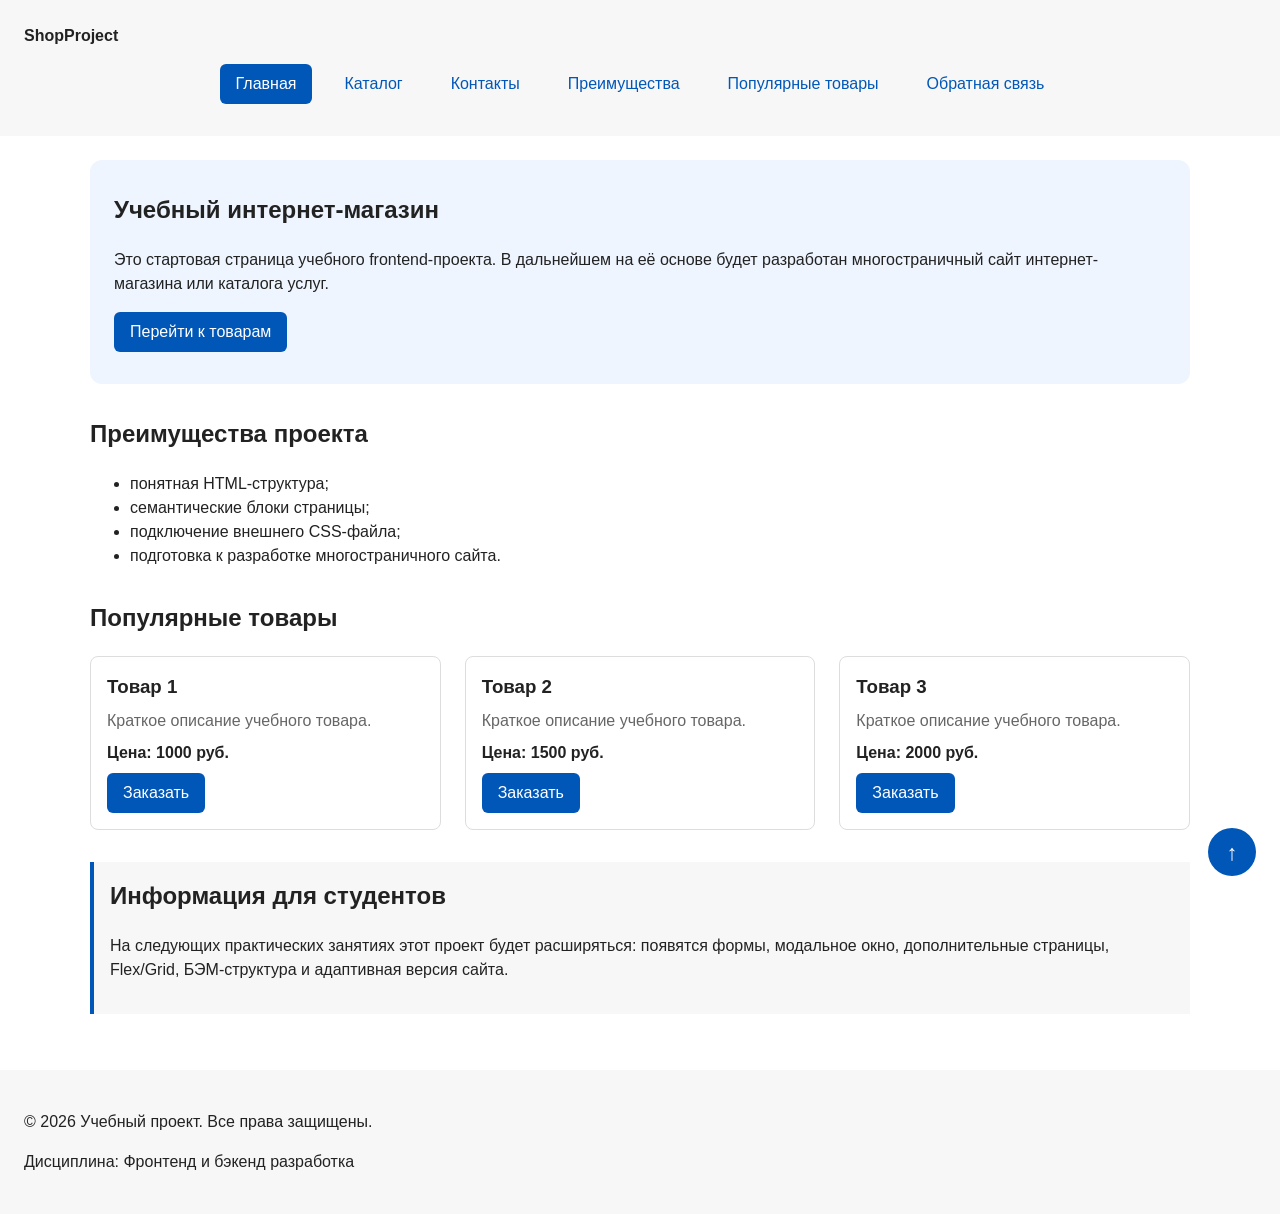
==== commit 29ba389f: "fix: prepare HTML CSS project for submission" ====
--- a/index.html
+++ b/index.html
@@ -203,5 +203,6 @@
     Форма успешно отправлена!
   </p>
 
+  <a class="scroll-top" href="#top" aria-label="Наверх">↑</a>
 </body>
 </html>
--- a/css/style.css
+++ b/css/style.css
@@ -31,6 +31,7 @@
 
   /* Размеры */
   --container-width: 1100px;
+  --header-height: 136px; /* высота sticky-шапки, нужна для отступа sticky-фильтра */
 }
 
 /* ===============================
@@ -97,6 +98,7 @@
 .site-header {
   position: sticky;
   top: 0;
+  z-index: 100; /* шапка всегда поверх содержимого страницы */
   padding: var(--space-lg);
   background-color: var(--color-surface);
 }
@@ -160,19 +162,50 @@
    =============================== */
 
 .breadcrumbs {
+  display: flex;
+  align-items: center;
+  gap: var(--space-sm);
   max-width: var(--container-width);
   margin: 0 auto var(--space-md);
   font-size: 14px;
   color: var(--color-muted);
 }
 
+/* Кнопка-стрелка «назад» слева от крошек */
+.breadcrumbs__back {
+  color: var(--color-primary);
+  font-size: 18px;
+  line-height: 1;
+  text-decoration: none;
+}
+
+.breadcrumbs__back:focus-visible {
+  outline: 2px solid var(--color-primary);
+  outline-offset: 3px;
+}
+
+.breadcrumbs__list {
+  display: flex;
+  flex-wrap: wrap;
+  align-items: center;
+  margin: 0;
+  padding: 0;
+  list-style: none;
+}
+
+/* Разделитель ставится перед каждым пунктом, кроме первого */
+.breadcrumbs__item + .breadcrumbs__item::before {
+  content: "/";
+  margin: 0 var(--space-xs);
+  color: var(--color-muted);
+}
+
 .breadcrumbs__link {
   color: var(--color-primary);
 }
 
-.breadcrumbs__current::before {
-  content: " / ";
-  color: var(--color-muted);
+.breadcrumbs__current {
+  color: var(--color-text);
 }
 
 /* ===============================
@@ -224,6 +257,36 @@
   cursor: not-allowed;
 }
 
+.scroll-top {
+  position: fixed;
+  right: var(--space-lg);
+  bottom: var(--space-lg);
+  z-index: 200;
+  display: flex;
+  justify-content: center;
+  align-items: center;
+  width: 48px;
+  height: 48px;
+  color: var(--color-white);
+  background-color: var(--color-primary);
+  border-radius: 50%;
+  box-shadow: var(--shadow-md);
+  font-size: 22px;
+  text-decoration: none;
+  transition: background-color var(--transition), transform var(--transition);
+}
+
+.scroll-top:hover {
+  color: var(--color-white);
+  background-color: var(--color-primary-dark);
+  transform: translateY(-3px);
+}
+
+.scroll-top:focus-visible {
+  outline: 2px solid var(--color-primary);
+  outline-offset: 3px;
+}
+
 /* ===============================
    7. Главная страница
    =============================== */
@@ -325,6 +388,11 @@
 
 .catalog-filters {
   grid-area: filters;
+  position: sticky;
+  top: calc(var(--header-height) + var(--space-md));
+  align-self: start;
+  max-height: calc(100vh - var(--header-height) - var(--space-xl));
+  overflow-y: auto;
   padding: var(--space-md);
   border: 1px solid var(--color-border);
   border-radius: var(--radius-md);
@@ -478,3 +546,79 @@
   padding: var(--space-lg);
   background-color: var(--color-surface);
 }
+
+/* ===============================
+   13. Карточка товара
+   =============================== */
+
+.product-details {
+  display: grid;
+  grid-template-columns: 1fr 1fr;
+  gap: var(--space-xl);
+  max-width: var(--container-width);
+  margin: 0 auto var(--space-xl);
+}
+
+.product-details__image {
+  display: block;
+  width: 100%;
+  height: auto;
+  border-radius: var(--radius-lg);
+}
+
+.product-details__thumbs {
+  display: flex;
+  gap: var(--space-sm);
+  margin: var(--space-sm) 0 0;
+  padding: 0;
+  list-style: none;
+}
+
+.product-details__thumb {
+  border: 2px solid transparent;
+  border-radius: var(--radius-sm);
+  cursor: pointer;
+}
+
+.product-details__thumb:hover { border-color: var(--color-primary); }
+
+.product-details__category { margin: 0; color: var(--color-muted); }
+.product-details__title { margin: var(--space-sm) 0; }
+
+.product-details__price {
+  font-size: 28px;
+  font-weight: 700;
+}
+
+.product-details__old-price {
+  margin-left: var(--space-sm);
+  font-size: 18px;
+  color: var(--color-muted);
+}
+
+.product-details__stock--available { color: var(--color-success); }
+.product-details__stock--out { color: var(--color-danger); }
+
+.product-details__actions {
+  display: flex;
+  gap: var(--space-md);
+}
+
+/* Таблица */
+.product-table {
+  width: 100%;
+  border-collapse: collapse;
+}
+
+.product-table__caption {
+  margin-bottom: var(--space-sm);
+  font-weight: 700;
+  text-align: left;
+}
+
+.product-table__head,
+.product-table__cell {
+  padding: var(--space-sm) var(--space-md);
+  border: 1px solid var(--color-border);
+  text-align: left;
+}
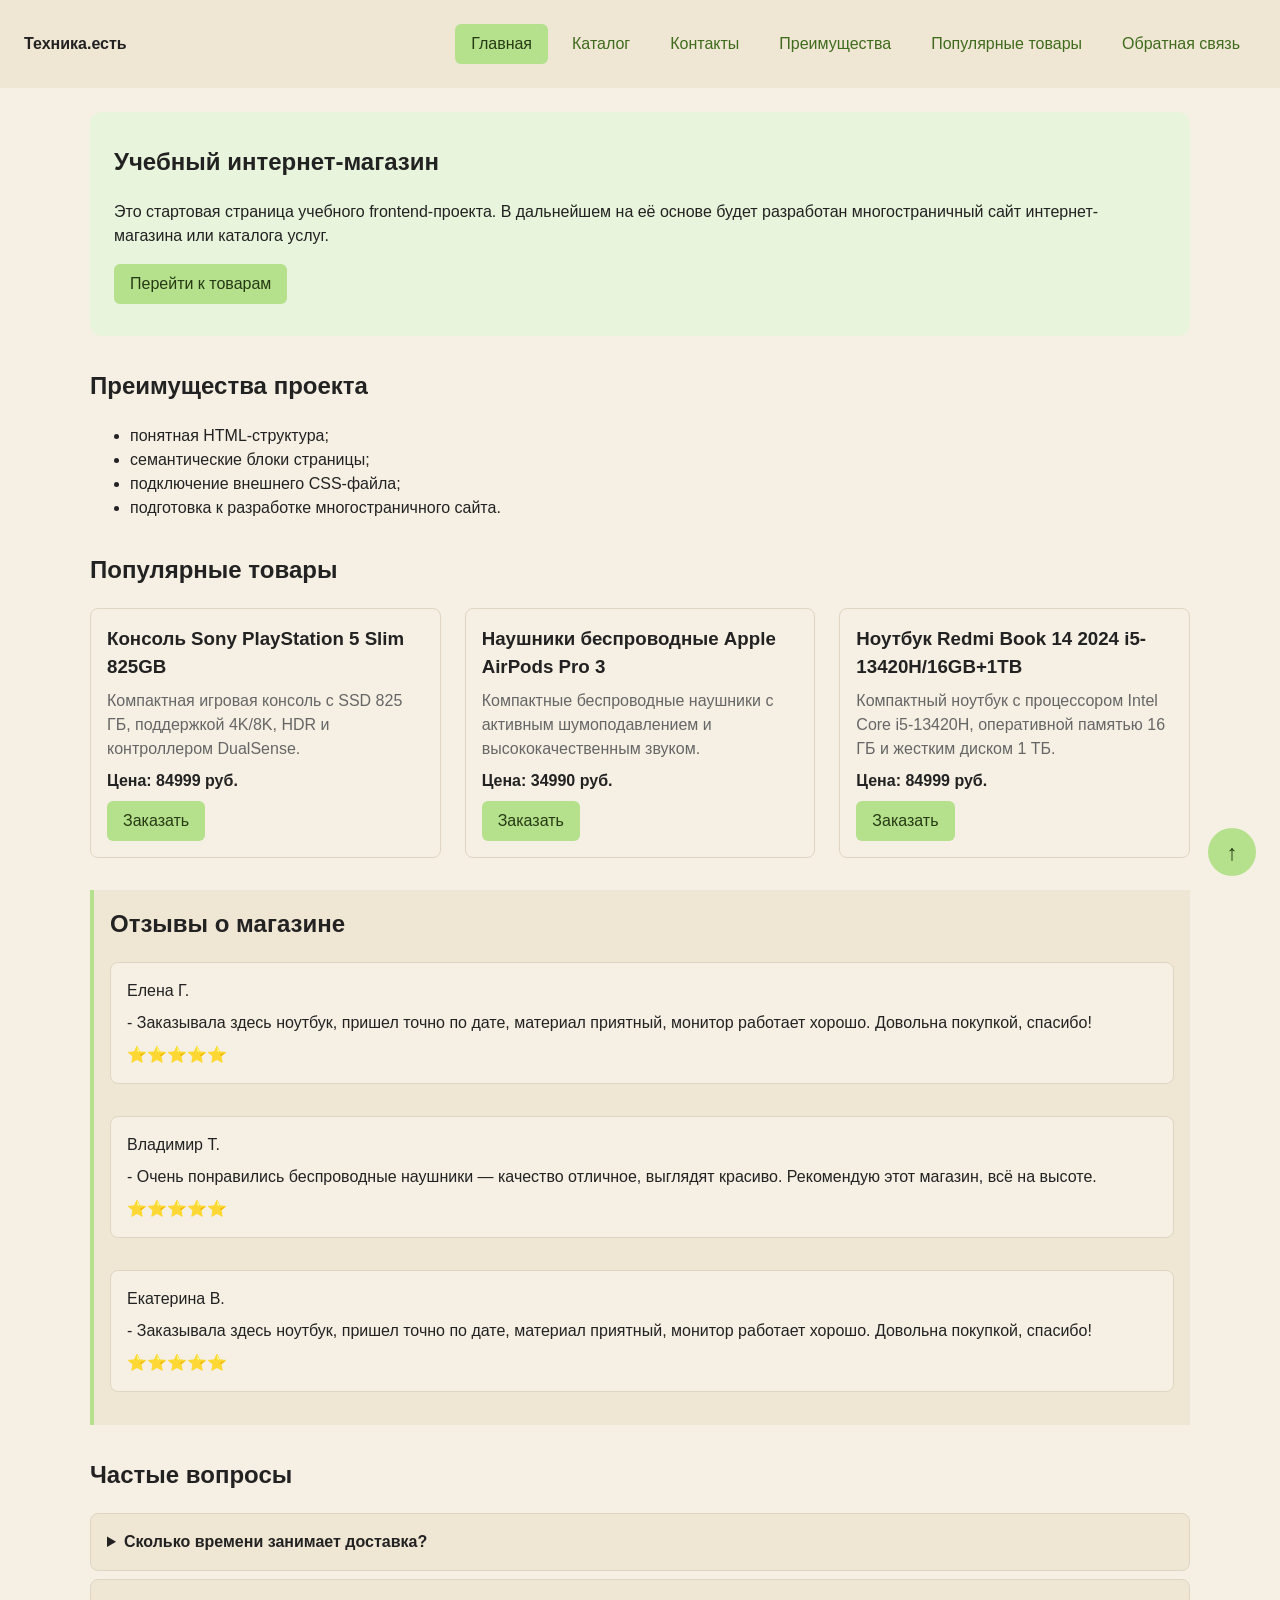
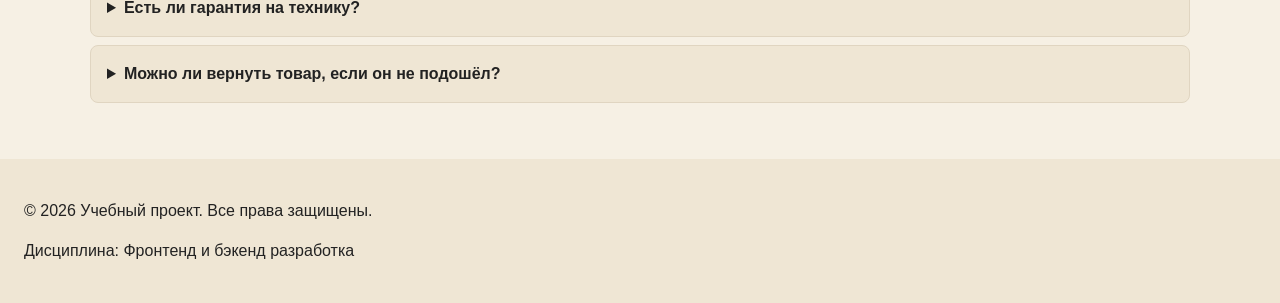
==== commit e9c12b82: "feat: added faq, original visual concept, improved form accessibility, careful handling of images" ====
--- a/index.html
+++ b/index.html
@@ -15,7 +15,7 @@
 <body>
   <header class="site-header">
     <div class="site-header__inner">
-      <a class="site-header__logo" href="index.html">ShopProject</a>
+      <a class="site-header__logo" href="index.html">Техника.есть</a>
 
       <nav class="site-nav" aria-label="Основная навигация">
         <ul class="site-nav__list">
@@ -57,28 +57,28 @@
 
       <div class="products-grid">
         <article class="product-card">
-          <h3 class="product-card__title">Товар 1</h3>
-          <p class="product-card__description">Краткое описание учебного товара.</p>
-          <p class="product-card__price">Цена: 1000 руб.</p>
-          <button class="button button--primary product-card__button" type="button" data-product="Товар 1">
+          <h3 class="product-card__title">Консоль Sony PlayStation 5 Slim 825GB</h3>
+          <p class="product-card__description">Компактная игровая консоль с SSD 825 ГБ, поддержкой 4K/8K, HDR и контроллером DualSense.</p>
+          <p class="product-card__price">Цена: 84999 руб.</p>
+          <button class="button button--primary product-card__button" type="button" data-product="Консоль Sony PlayStation 5 Slim 825GB">
             Заказать
           </button>
         </article>
 
         <article class="product-card">
-          <h3 class="product-card__title">Товар 2</h3>
-          <p class="product-card__description">Краткое описание учебного товара.</p>
-          <p class="product-card__price">Цена: 1500 руб.</p>
-          <button class="button button--primary product-card__button" type="button" data-product="Товар 2">
+          <h3 class="product-card__title">Наушники беспроводные Apple AirPods Pro 3</h3>
+          <p class="product-card__description">Компактные беспроводные наушники с активным шумоподавлением и высококачественным звуком.</p>
+          <p class="product-card__price">Цена: 34990 руб.</p>
+          <button class="button button--primary product-card__button" type="button" data-product="Наушники беспроводные Apple AirPods Pro 3">
             Заказать
           </button>
         </article>
 
         <article class="product-card">
-          <h3 class="product-card__title">Товар 3</h3>
-          <p class="product-card__description">Краткое описание учебного товара.</p>
-          <p class="product-card__price">Цена: 2000 руб.</p>
-          <button class="button button--primary product-card__button" type="button" data-product="Товар 3">
+          <h3 class="product-card__title">Ноутбук Redmi Book 14 2024 i5-13420H/16GB+1TB</h3>
+          <p class="product-card__description">Компактный ноутбук с процессором Intel Core i5-13420H, оперативной памятью 16 ГБ и жестким диском 1 ТБ.</p>
+          <p class="product-card__price">Цена: 84999 руб.</p>
+          <button class="button button--primary product-card__button" type="button" data-product="Ноутбук Redmi Book 14 2024 i5-13420H/16GB+1TB">
             Заказать
           </button>
         </article>
@@ -86,13 +86,71 @@
     </section>
 
     <aside class="info-box">
-      <h2 class="info-box__title">Информация для студентов</h2>
-      <p class="info-box__text">
-        На следующих практических занятиях этот проект будет расширяться:
-        появятся формы, модальное окно, дополнительные страницы, Flex/Grid,
-        БЭМ-структура и адаптивная версия сайта.
-      </p>
+      <h2 class="info-box__title">Отзывы о магазине</h2>
+      <article class="review-card">
+        <p class="review-card__user">
+          Елена Г.
+        </p>
+        <p class="review-card__text">
+          - Заказывала здесь ноутбук, пришел точно по дате, материал приятный, монитор работает хорошо. Довольна покупкой, спасибо!
+        </p>
+        <p class="review-card__text">
+          ⭐⭐⭐⭐⭐
+        </p>
+      </article>
+
+      <article class="review-card">
+        <p class="review-card__user">
+          Владимир Т.
+        </p>
+        <p class="review-card__text">
+          - Очень понравились беспроводные наушники — качество отличное, выглядят красиво. Рекомендую этот магазин, всё на высоте.
+        </p>
+        <p class="review-card__text">
+          ⭐⭐⭐⭐⭐
+        </p>
+      </article>
+
+      <article class="review-card">
+        <p class="review-card__user">
+          Екатерина В.
+        </p>
+        <p class="review-card__text">
+          - Заказывала здесь ноутбук, пришел точно по дате, материал приятный, монитор работает хорошо. Довольна покупкой, спасибо!
+        </p>
+        <p class="review-card__text">
+          ⭐⭐⭐⭐⭐
+        </p>
+      </article>
     </aside>
+
+    <section class="section faq" id="faq">
+      <h2 class="section__title">Частые вопросы</h2>
+
+      <details class="faq__item">
+        <summary class="faq__question">Сколько времени занимает доставка?</summary>
+        <p class="faq__answer">
+          По Москве и Санкт-Петербургу доставляем за 1–2 дня, в другие города России — за 3–7 дней.
+          Точную дату менеджер назовёт при подтверждении заказа.
+        </p>
+      </details>
+
+      <details class="faq__item">
+        <summary class="faq__question">Есть ли гарантия на технику?</summary>
+        <p class="faq__answer">
+          Да, вся техника официальная и продаётся с гарантией производителя от 1 года.
+          Гарантийный талон и чек мы кладём в каждую посылку.
+        </p>
+      </details>
+
+      <details class="faq__item">
+        <summary class="faq__question">Можно ли вернуть товар, если он не подошёл?</summary>
+        <p class="faq__answer">
+          Да, в течение 14 дней после покупки, если товар не был в использовании и сохранена упаковка.
+          Напишите нам через форму обратной связи — мы оформим возврат.
+        </p>
+      </details>
+    </section>
   </main>
 
   <footer class="site-footer" id="contacts">
--- a/css/style.css
+++ b/css/style.css
@@ -4,14 +4,16 @@
 
 :root {
   /* Основные цвета проекта */
-  --color-bg: #ffffff;
+  --color-bg: #f6f0e4;
   --color-text: #222222;
   --color-muted: #666666;
-  --color-primary: #0057b8;
-  --color-primary-dark: #003f86;
-  --color-border: #dddddd;
-  --color-surface: #f7f7f7;
-  --color-surface-accent: #eef5ff;
+  --color-primary: #b5e08c;
+  --color-primary-dark: #98cc68;
+  --color-primary-text: #3f6b1c;
+  --color-on-primary: #263a14;
+  --color-border: #e0d5c1;
+  --color-surface: #efe6d4;
+  --color-surface-accent: #e9f4dc;
   --color-danger: #b00020;
   --color-success: #168a2f;
   --color-success-bg: #eefaf0;
@@ -31,7 +33,7 @@
 
   /* Размеры */
   --container-width: 1100px;
-  --header-height: 136px; /* высота sticky-шапки, нужна для отступа sticky-фильтра */
+  --header-height: 88px;
 }
 
 /* ===============================
@@ -55,11 +57,11 @@
 }
 
 a {
-  color: var(--color-primary);
+  color: var(--color-primary-text);
 }
 
 a:hover {
-  color: var(--color-primary-dark);
+  color: var(--color-on-primary);
 }
 
 a:focus-visible {
@@ -108,6 +110,11 @@
   чтобы оно не растягивалось слишком сильно на широких экранах.
 */
 .site-header__inner {
+  display: flex;
+  flex-wrap: wrap; /* на узких экранах меню переносится под название */
+  justify-content: space-between;
+  align-items: center;
+  gap: var(--space-md);
   width: 100%;
   margin: 0 auto;
 }
@@ -123,26 +130,22 @@
   flex-wrap: wrap;
   justify-content: center;
   align-items: center;
-  gap: var(--space-md);
+  gap: var(--space-sm);
   padding: 0;
-  margin: var(--space-md) 0 0;
+  margin: 0;
   list-style: none;
-}
-
-.site-nav__item {
-  margin-bottom: var(--space-sm);
 }
 
 .site-nav__link {
   display: inline-block;
   padding: var(--space-sm) var(--space-md);
-  color: var(--color-primary);
+  color: var(--color-primary-text);
   text-decoration: none;
   border-radius: var(--radius-sm);
 }
 
 .site-nav__link:hover {
-  color: var(--color-white);
+  color: var(--color-on-primary);
   background-color: var(--color-primary);
 }
 
@@ -153,7 +156,7 @@
 
 /* Активный пункт меню — текущая страница */
 .site-nav__link--active {
-  color: var(--color-white);
+  color: var(--color-on-primary);
   background-color: var(--color-primary);
 }
 
@@ -173,7 +176,7 @@
 
 /* Кнопка-стрелка «назад» слева от крошек */
 .breadcrumbs__back {
-  color: var(--color-primary);
+  color: var(--color-primary-text);
   font-size: 18px;
   line-height: 1;
   text-decoration: none;
@@ -201,7 +204,7 @@
 }
 
 .breadcrumbs__link {
-  color: var(--color-primary);
+  color: var(--color-primary-text);
 }
 
 .breadcrumbs__current {
@@ -229,24 +232,24 @@
 
 /* Основная кнопка */
 .button--primary {
-  color: var(--color-white);
+  color: var(--color-on-primary);
   background-color: var(--color-primary);
 }
 
 .button--primary:hover {
-  color: var(--color-white);
+  color: var(--color-on-primary);
   background-color: var(--color-primary-dark);
 }
 
 /* Второстепенная кнопка */
 .button--secondary {
-  color: var(--color-primary);
+  color: var(--color-primary-text);
   background-color: transparent;
   border: 1px solid var(--color-primary);
 }
 
 .button--secondary:hover {
-  color: var(--color-white);
+  color: var(--color-on-primary);
   background-color: var(--color-primary);
 }
 
@@ -267,7 +270,7 @@
   align-items: center;
   width: 48px;
   height: 48px;
-  color: var(--color-white);
+  color: var(--color-on-primary);
   background-color: var(--color-primary);
   border-radius: 50%;
   box-shadow: var(--shadow-md);
@@ -277,7 +280,7 @@
 }
 
 .scroll-top:hover {
-  color: var(--color-white);
+  color: var(--color-on-primary);
   background-color: var(--color-primary-dark);
   transform: translateY(-3px);
 }
@@ -307,12 +310,68 @@
   max-width: var(--container-width);
   margin: 0 auto var(--space-xl);
   padding: var(--space-md);
+  padding-bottom: 1px;
   border-left: 4px solid var(--color-primary);
   background-color: var(--color-surface);
 }
 
 .info-box__title {
   margin-top: 0;
+}
+
+.review-card {
+  display: flex;
+  flex-direction: column;
+  gap: var(--space-sm);
+  padding: var(--space-md);
+  border: 1px solid var(--color-border);
+  border-radius: var(--radius-md);
+  background-color: var(--color-bg);
+  margin: 0 auto var(--space-xl);
+}
+
+.review-card__user {
+  margin: 0;
+  color: var(--color-text);
+}
+
+.review-card__text {
+  margin: 0;
+  color: var(--color-text);
+}
+
+/* Блок частых вопросов: раскрывающиеся пункты на <details> */
+.faq__item {
+  margin-bottom: var(--space-sm);
+  border: 1px solid var(--color-border);
+  border-radius: var(--radius-md);
+  background-color: var(--color-surface);
+}
+
+.faq__question {
+  padding: var(--space-md);
+  font-weight: 700;
+  cursor: pointer;
+}
+
+.faq__question:hover {
+  color: var(--color-primary-text);
+}
+
+.faq__question:focus-visible {
+  outline: 2px solid var(--color-primary);
+  outline-offset: 2px;
+  border-radius: var(--radius-md);
+}
+
+.faq__item[open] .faq__question {
+  border-bottom: 1px solid var(--color-border);
+}
+
+.faq__answer {
+  margin: 0;
+  padding: var(--space-md);
+  color: var(--color-text);
 }
 
 /* ===============================
@@ -340,6 +399,19 @@
   border-color: var(--color-primary);
 }
 
+/* Фото товара: белая подложка, чтобы снимки на белом фоне не выглядели «вырезанными» */
+.product-card__image {
+  display: block;
+  width: 100%;
+  height: auto;
+  aspect-ratio: 1 / 1;
+  object-fit: contain; /* фото любых пропорций вписывается целиком */
+  padding: var(--space-md);
+  margin-bottom: var(--space-xs);
+  border-radius: var(--radius-sm);
+  background-color: var(--color-white);
+}
+
 .product-card__title {
   margin: 0;
   color: var(--color-text);
@@ -363,6 +435,22 @@
 .product-card__button {
   margin-top: auto;
   align-self: flex-start;
+}
+
+/* Кнопки «Заказать» и «Подробнее» в карточке каталога */
+.product-card__actions {
+  display: flex;
+  flex-wrap: wrap;
+  gap: var(--space-sm);
+  margin-top: auto;
+}
+
+/* Две кнопки делят строку поровну; в узкой карточке переносятся друг под друга */
+.product-card__actions .button {
+  flex: 1 1 auto;
+  margin-top: 0;
+  padding-inline: var(--space-sm);
+  text-align: center;
 }
 
 /* ===============================
@@ -557,13 +645,44 @@
   gap: var(--space-xl);
   max-width: var(--container-width);
   margin: 0 auto var(--space-xl);
+  align-items: start; /* колонки не растягиваются по высоте друг друга */
+}
+
+/*
+  Белая «витрина» под фото: товарные снимки сняты на белом фоне,
+  поэтому рамка делает их частью страницы, а не белым пятном на бежевом.
+*/
+.product-details__gallery {
+  padding: var(--space-lg);
+  border: 1px solid var(--color-border);
+  border-radius: var(--radius-lg);
+  background-color: var(--color-white);
+  box-shadow: 0 2px 8px rgba(60, 45, 20, 0.08);
 }
 
 .product-details__image {
   display: block;
   width: 100%;
   height: auto;
-  border-radius: var(--radius-lg);
+  max-height: 420px;
+  aspect-ratio: 1 / 1;
+  object-fit: contain; /* фото любых пропорций вписывается целиком, без обрезки */
+}
+
+/* На узких экранах фото и описание идут друг под другом */
+@media (max-width: 768px) {
+  .product-details {
+    grid-template-columns: 1fr;
+    gap: var(--space-lg);
+  }
+
+  .product-details__gallery {
+    padding: var(--space-md);
+  }
+
+  .product-details__image {
+    max-height: 320px;
+  }
 }
 
 .product-details__thumbs {
